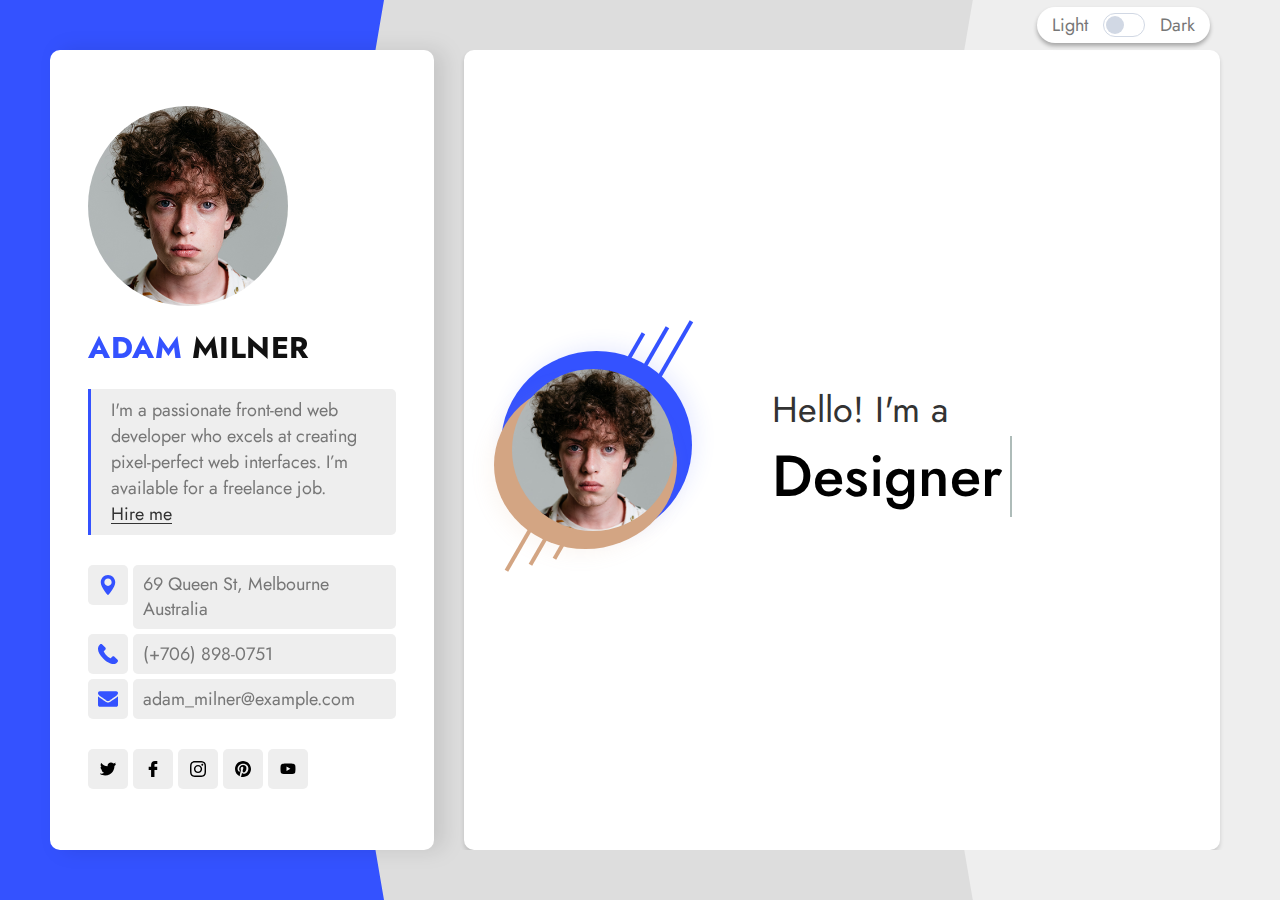
==== index-light.html @ 763cd888 "Push init" ====
<!DOCTYPE html>
<!--[if lt IE 7 ]><html class="ie ie6" lang="en"> <![endif]-->
<!--[if IE 7 ]><html class="ie ie7" lang="en"> <![endif]-->
<!--[if IE 8 ]><html class="ie ie8" lang="en"> <![endif]-->
<!--[if (gte IE 9)|!(IE)]><!--><html lang="en"> <!--<![endif]-->
  

<!-- Mirrored from frenify.net/envato/frenify/html/deeebo/2/index-light.html by HTTrack Website Copier/3.x [XR&CO'2014], Thu, 22 Dec 2022 08:02:13 GMT -->
<head>

<meta http-equiv="Content-Type" content="text/html; charset=utf-8" />

<meta name="description" content="Deebo">
<meta name="author" content="Frenify">

<meta name="viewport" content="width=device-width, initial-scale=1, maximum-scale=1">

<title>Deebo</title>

<!-- Google Fonts -->
<link rel="preconnect" href="https://fonts.googleapis.com/" />
<link rel="preconnect" href="https://fonts.gstatic.com/" crossorigin />
<link href="https://fonts.googleapis.com/css2?family=Jost:ital,wght@0,100;0,200;0,300;0,400;0,500;0,600;0,700;0,800;0,900;1,100;1,200;1,300;1,400;1,500;1,600;1,700;1,800;1,900&amp;display=swap" rel="stylesheet" />
<!-- /Google Fonts -->

<!-- Styles -->
<link type="text/css" rel="stylesheet" href="css/base7dd3.css?ver=4" />
<link type="text/css" rel="stylesheet" href="css/magnific7dd3.css?ver=4" />
<link type="text/css" rel="stylesheet" href="css/animated-headlines7dd3.css?ver=4" />
<link type="text/css" rel="stylesheet" href="css/style7dd3.css?ver=4" />
<!--[if lt IE 9]> <script type="text/javascript" src="js/modernizr.custom.js"></script> <![endif]-->
<!-- /Styles -->

</head>

<body class="light">

<div class="deebo_fn_main">
	
	<!-- Light/Dark Switcher -->
	<div class="deebo_fn_switcher_wrap">
		<label>
			<span class="light">Light</span>
				<span class="checkbox_wrap">
					<input type="checkbox" id="skin_switcher">
					<span class="slider round"></span>
				</span>
			<span class="dark">Dark</span>
		</label>
	</div>
	<!-- /Light/Dark Switcher -->
	
	<!-- Overlay -->
	<div class="right_bar_overlay"></div>
	<!--/ Overlay -->

	<!-- MODALBOX -->
	<div class="deebo_fn_modalbox">
		<a class="extra_closer" href="#"></a>
		<div class="box_inner">
			<a class="closer" href="#"><span></span></a>
			<div class="modal_content">

				<div class="modal_in">
					<!-- Content comes from JS -->
				</div>

				<div class="fn__nav" data-from="" data-index="">
					<a href="#" class="prev">
						<span class="text">Prev</span>
						<span class="arrow_wrapper"><span class="arrow"></span></span>
					</a>
					<a href="#" class="next">
						<span class="text">Next</span>
						<span class="arrow_wrapper"><span class="arrow"></span></span>
					</a>
				</div>
			</div>
		</div>
	</div>
	<!-- /MODALBOX --> 

	<!-- Overlay -->
	<div class="right_bar_overlay"></div>
	<!--/ Overlay -->

	<!-- MODALBOX -->
	<div class="deebo_fn_modalbox">
		<a class="extra_closer" href="#"></a>
		<div class="box_inner">
			<a class="closer" href="#"><span></span></a>
			<div class="modal_content">

				<div class="modal_in">
					<!-- Content comes from JS -->
				</div>

				<div class="fn__nav" data-from="" data-index="">
					<a href="#" class="prev">
						<span class="text">Prev</span>
						<span class="arrow_wrapper"><span class="arrow"></span></span>
					</a>
					<a href="#" class="next">
						<span class="text">Next</span>
						<span class="arrow_wrapper"><span class="arrow"></span></span>
					</a>
				</div>
			</div>
		</div>
	</div>
	<!-- /MODALBOX --> 

	<!-- Modal CV Card -->
	<div class="deebo_fn_cv">

		<!-- CV Inner -->
		<div class="deebo_fn__cv">

			<!-- CV Background -->
			<div class="cv__bg"></div>
			<div class="cv__bg2"></div>
			<!-- /CV Background -->

			<!-- CV Left Side -->
			<div class="cv__header">
				<div class="in">
					<div class="avatar">
						<img src="img/header/1.jpg" alt="">
					</div>
					<h3><span>Adam</span> Milner</h3>
					<p class="quote">I'm a passionate front-end web developer who excels at creating pixel-perfect web interfaces. I’m available for a freelance job. <a href="#contact" class="anchor">Hire me</a></p>
					<ul class="contact_info">
						<li>
							<span class="icon"><img src="svg/location.svg" alt="" class="fn__svg"></span>
							<p>69 Queen St, Melbourne Australia</p>
						</li>
						<li>
							<span class="icon"><img src="svg/call.svg" alt="" class="fn__svg"></span>
							<p>(+706) 898-0751</p>
						</li>
						<li>
							<span class="icon"><img src="svg/message.svg" alt="" class="fn__svg"></span>
							<p>adam_milner@example.com</p>
						</li>
					</ul>
					<ul class="social">
						<li>
							<a href="#" target="_blank" title="twitter.com">
								<img class="fn__svg" src="svg/twitter.svg" alt="twitter.com" />
							</a>
						</li>
						<li>
							<a href="#" target="_blank" title="facebook.com">
								<img class="fn__svg" src="svg/facebook-logo.svg" alt="facebook.com" />
							</a>
						</li>
						<li>
							<a href="#" target="_blank" title="instagram.com">
								<img class="fn__svg" src="svg/instagram.svg" alt="instagram.com" />
							</a>
						</li>
						<li>
							<a href="#" target="_blank" title="printerest.com">
								<img class="fn__svg" src="svg/pinterest.svg" alt="printerest.com" />
							</a>
						</li>
						<li>
							<a href="#" target="_blank" title="youtube.com">
								<img class="fn__svg" src="svg/youtube.svg" alt="youtube.com" />
							</a>
						</li>
					</ul>
				</div>
			</div>
			<!-- /CV Left Side -->

			<!-- /CV Content Side -->
			<div class="cv__content">
				
				<section id="hero-header" class="section_header">
					<div class="content">
						<div class="left_hero_header">
							<div class="circle">
								<div class="bg_img" data-bg-img="img/header/1.jpg"></div>
								<img src="img/thumb/square.jpg" alt="" />
								<div class="circle_holder_blue"><span></span></div>
								<div class="circle_holder_orange"><span></span></div>
								<div class="lines">
									<span></span>
									<span></span>
									<span></span>
								</div>
							</div>
						</div>
						<div class="right_hero_header">
							<div class="my_self">
								<h4>Hello! I'm a</h4>
								<h2>
									<!-- It is animation title. You can change animation variation by changing extra class to one of next classes: zoom, rotate-1, letters type, letters rotate-2, loading-bar, slide, clip, letters rotate-3, letters scale, push. cd-headline class can not be removed.  -->
									<span class="cd-headline clip">
										<span class="cd-words-wrapper">
										  <b class="is-visible">Designer</b>
										  <b>Developer</b>
										  <b>Freelancer</b>
										</span>
									</span>
								</h2>
							</div>
						</div>
					</div>
				</section>


				<!-- CV: Biography Section -->
				<section id="cv_biography">
					<div class="section_title">
						<h3>Biography</h3>
					</div>
					<p>I'm a Freelancer Front-end Developer with over 12 years of experience. I'm from San Francisco. I code and create web elements for amazing people around the world. I like work with new people. New people are new experiences.</p>
					<div class="fn_cs_info_items">
						<ul>
							<li><p>Name: <span>Adam Milner</span></p></li>
							<li><p>Birthday: <span>June 14, 1992</span></p></li>
							<li><p>Languages: <span>English, Italian, Arabic</span></p></li>
							<li><p>Age: <span>29 Years</span></p></li>
							<li><p>Nationality: <span>American</span></p></li>
							<li><p>Adress: <span>London, UK</span></p></li>
							<li><p>Telegram: <span>Available</span></p></li>
							<li><p>Phone: <span><a href="tel:+17785355344">(+1) 7785 355 344</a></span></p></li>
							<li><p>Skype: <span>Adam.M</span></p></li>
							<li><p>Email: <span><a href="mailto:flabteam@gmail.com">flabteam@gmail.com</a></span></p></li>
						</ul>
					</div>
				</section>
				<!-- /CV: Biography Section -->


				<!-- CV: Education Section -->
				<section id="cv_education">
					<div class="section_title">
						<h3>Education</h3>
					</div>
					<div class="fn_cs_boxed_list">
						<ul>
							<li>
								<div class="item">
									<div class="item_top">
										<h5>Frenify University</h5>
										<span>( 2014 — 2017 )</span>
									</div>
									<h3>Computer Science</h3>
									<p>Adipisicing Lorem ipsum dolor sit amet, consectetur elit, sed do eiusmod tempor incididunt ut labore et dolore magna aliqua. </p>
								</div>
							</li>
							<li>
								<div class="item">
									<div class="item_top">
										<h5>Edu University</h5>
										<span>( 2011 — 2014 )</span>
									</div>
									<h3>Master Degree</h3>
									<p>Adipisicing Lorem ipsum dolor sit amet, consectetur elit, sed do eiusmod tempor incididunt ut labore et dolore magna aliqua. </p>
								</div>
							</li>
							<li>
								<div class="item">
									<div class="item_top">
										<h5>Clolumbia College</h5>
										<span>( 2007 — 2011 )</span>
									</div>
									<h3>Bachelor Degree</h3>
									<p>Adipisicing Lorem ipsum dolor sit amet, consectetur elit, sed do eiusmod tempor incididunt ut labore et dolore magna aliqua. </p>
								</div>
							</li>
						</ul>
					</div>
				</section>
				<!-- /CV: Education Section -->


				<!-- CV: Experience Section -->
				<section id="cv_experience">
					<div class="section_title">
						<h3>Experience</h3>
					</div>
					<div class="fn_cs_boxed_list">
						<ul>
							<li>
								<div class="item">
									<div class="item_top">
										<h5>Frenify  LLC</h5>
										<span>( 2018 — Today )</span>
									</div>
									<h3>Sr. Front-end Engineer</h3>
									<p>Adipisicing Lorem ipsum dolor sit amet, consectetur elit, sed do eiusmod tempor incididunt ut labore et dolore magna aliqua. </p>
								</div>
							</li>
							<li>
								<div class="item">
									<div class="item_top">
										<h5>Google  LLC</h5>
										<span>( 2016 — 2018 )</span>
									</div>
									<h3>Front-end Developer</h3>
									<p>Adipisicing Lorem ipsum dolor sit amet, consectetur elit, sed do eiusmod tempor incididunt ut labore et dolore magna aliqua. </p>
								</div>
							</li>
							<li>
								<div class="item">
									<div class="item_top">
										<h5>Twitter  LLC</h5>
										<span>( 2016 — 2011 )</span>
									</div>
									<h3>Graphic Designer</h3>
									<p>Adipisicing Lorem ipsum dolor sit amet, consectetur elit, sed do eiusmod tempor incididunt ut labore et dolore magna aliqua. </p>
								</div>
							</li>
						</ul>
					</div>
				</section>
				<!-- /CV: Experience Section -->


				<!-- CV: Skills Section -->
				<section id="cv_skills">
					<div class="section_title">
						<h3>Professionality</h3>
					</div>
					<div class="fn_cs_progress_bar">
						<div class="progress_item" data-value="90">
							<div class="item_in">
								<h3 class="progress_title">Adobe Photoshop</h3>
								<span class="progress_percent"></span>
								<div class="progress_bg"></div>
							</div>
						</div>

						<div class="progress_item" data-value="95">
							<div class="item_in">
								<h3 class="progress_title">HTML5 &amp; CSS3</h3>
								<span class="progress_percent"></span>
								<div class="progress_bg"></div>
							</div>
						</div>

						<div class="progress_item" data-value="80">
							<div class="item_in">
								<h3 class="progress_title">WordPress</h3>
								<span class="progress_percent"></span>
								<div class="progress_bg"></div>
							</div>
						</div>

						<div class="progress_item" data-value="85">
							<div class="item_in">
								<h3 class="progress_title">Adobe Illustrator</h3>
								<span class="progress_percent"></span>
								<div class="progress_bg"></div>
							</div>
						</div>

					</div>
				</section>
				<!-- /CV: Skills Section -->


				<!-- CV: Services Section -->
				<section id="cv_services">
					<div class="section_title">
						<h3>Services</h3>
					</div>
					<p>I help ambitious businesses like yours generate more profits by building awareness, driving web traffic, connecting with customers and growing overall sales.</p>
					<div class="fn_cs_service_list">
						<ul>
							<li>
								<div class="item">
									<div class="item_left">
										<h3>Websites &amp; platforms</h3>
										<p>I build brands through cultural insights &amp; strategic vision. Custom crafted business solutions.</p>
									</div>
									<div class="item_right">
										<p>Starts from</p>
										<h3>$500</h3>
									</div>
								</div>
							</li>
							<li>
								<div class="item">
									<div class="item_left">
										<h3>Mobile applications</h3>
										<p>Custom marketing solutions. Get your business on the next level. We provide worldwide marketing.</p>
									</div>
									<div class="item_right">
										<p>Starts from</p>
										<h3>$450</h3>
									</div>
								</div>
							</li>
							<li>
								<div class="item">
									<div class="item_left">
										<h3>Strategy &amp; branding</h3>
										<p>Design direction for business. Get your business on the next level. We help to create great experiences.</p>
									</div>
									<div class="item_right">
										<p>Starts from</p>
										<h3>$500</h3>
									</div>
								</div>
							</li>
							<li>
								<div class="item">
									<div class="item_left">
										<h3>Design conspect</h3>
										<p>Design direction for business. Get your business on the next level. We help to create great experiences.</p>
									</div>
									<div class="item_right">
										<p>Starts from</p>
										<h3>$450</h3>
									</div>
								</div>
							</li>
						</ul>
					</div>
				</section>
				<!-- /CV: Services Section -->
				
				
				<!-- CV: Portfolio Section-->
				<section id="cv_portfolio">
					<div class="section_title">
						<h3>Portfolio</h3>
					</div>
					
					<!-- Portfolio Shortcode -->
					<div class="fn_cs_portfolio">
					
						<!-- Portfolio Filter -->
						<div class="portfolio_filter">
							<ul>
								<li><a href="#" class="current" data-filter="*">All</a></li>
								<li><a href="#" data-filter=".youtube">Youtube</a></li>
								<li><a href="#" data-filter=".vimeo">Vimeo</a></li>
								<li><a href="#" data-filter=".soundcloud">Soundcloud</a></li>
								<li><a href="#" data-filter=".popup">Popup</a></li>
							</ul>
						</div>
						<!-- /Portfolio Filter -->
						
						
						<!-- Portfolio List -->
						<div class="portfolio_list">
							<ul class="gallery_zoom grid">
								<li class="youtube grid-item">
									<div class="inner">
										<div class="entry">
											<a class="popup-youtube" href="https://www.youtube.com/watch?v=7e90gBu4pas">
												<img src="img/thumb/42-56.jpg" alt="" />
												<div class="main" data-bg-img="img/portfolio/1.jpg"></div>
												<div class="mobile_title">
													<h3>Mockup Shape</h3>
													<span>Youtube</span>
												</div>
											</a>
										</div>
									</div>
								</li>
								<li class="vimeo grid-item">
									<div class="inner">
										<div class="entry">
											<a class="popup-vimeo" href="https://vimeo.com/337293658">
												<img src="img/thumb/42-34.jpg" alt="" />
												<div class="main" data-bg-img="img/portfolio/2.jpg"></div>
												<div class="mobile_title">
													<h3>Ave Bottle</h3>
													<span>Vimeo</span>
												</div>
											</a>
										</div>
									</div>
								</li>
								<li class="soundcloud grid-item">
									<div class="inner">
										<div class="entry">
											<a class="soundcloude_link mfp-iframe audio" href="https://w.soundcloud.com/player/?url=https%3A//api.soundcloud.com/tracks/471954807&amp;color=%23ff5500&amp;auto_play=true&amp;hide_related=false&amp;show_comments=true&amp;show_user=true&amp;show_reposts=false&amp;show_teaser=true&amp;visual=true">
												<img src="img/thumb/42-56.jpg" alt="" />
												<div class="main" data-bg-img="img/portfolio/3.jpg"></div>
												<div class="mobile_title">
													<h3>Magic Art</h3>
													<span>Soundcloud</span>
												</div>
											</a>
										</div>
									</div>
								</li>
								<li class="popup grid-item">
									<div class="inner">
										<div class="entry">
											<a class="zoom" href="img/portfolio/5.jpg">
												<img src="img/thumb/42-56.jpg" alt="" />
												<div class="main" data-bg-img="img/portfolio/5.jpg"></div>
												<div class="mobile_title">
													<h3>Blue Lemon</h3>
													<span>Popup</span>
												</div>
											</a>
										</div>
									</div>
								</li>
								<li class="popup grid-item">
									<div class="inner">
										<div class="entry">
											<a class="zoom" href="img/portfolio/4.jpg">
												<img src="img/thumb/42-34.jpg" alt="" />
												<div class="main" data-bg-img="img/portfolio/4.jpg"></div>
												<div class="mobile_title">
													<h3>Art Stone</h3>
													<span>Popup</span>
												</div>
											</a>
										</div>
									</div>
								</li>
								<li class="popup grid-item">
									<div class="inner">
										<div class="entry">
											<a class="zoom" href="img/portfolio/6.jpg">
												<img src="img/thumb/42-34.jpg" alt="" />
												<div class="main" data-bg-img="img/portfolio/6.jpg"></div>
												<div class="mobile_title">
													<h3>Global Evolution</h3>
													<span>Popup</span>
												</div>
											</a>
										</div>
									</div>
								</li>
							</ul>
						</div>
						<!-- /Portfolio List -->
						
					</div>
					<!-- /Portfolio Shortcode -->
					
				</section>
				<!-- /CV: Portfolio Section-->

				<!-- CV: Testimonials -->
				<section id="cv_testimonials">
					<div class="section_title">
						<h3>References</h3>
					</div>
					<p>A testimonial is effectively a review or recommendation from a client, letting other people know how your products or services benefitted them. We respect each client and help everyone with all our might.</p>

					<div class="fn_cs_testimonials">
						<ul>
							<li>
								<div class="item">
									<div class="item_left">
										<p>One of the best. It works quite well for software development also. The design and ease of installation and customizing is exceptional. Many plaudits to the developers!</p>
									</div>
									<div class="item_right">
										<div class="t_ava">
											<div class="ava_in" data-bg-img="img/testimonials/1.jpg"></div>
										</div>
										<div class="t_name">
											<p>OldPhot</p>
										</div>
										<div class="t_rating" data-stars="5">
											<div class="rating_in">
												<div class="rating_active"><img src="svg/five-stars.svg" alt="" class="fn__svg"></div>
												<div class="rating_regular"><img src="svg/five-stars.svg" alt="" class="fn__svg"></div>
											</div>
										</div>
									</div>
								</div>
							</li>
							<li>
								<div class="item">
									<div class="item_left">
										<p>Very good design and code quality. The costumer support is excellent. They respond within minutes and solve problems on the fly. I sincerely recommend!</p>
									</div>
									<div class="item_right">
										<div class="t_ava">
											<div class="ava_in" data-bg-img="img/testimonials/2.jpg"></div>
										</div>
										<div class="t_name">
											<p>Wuoh</p>
										</div>
										<div class="t_rating" data-stars="5">
											<div class="rating_in">
												<div class="rating_active"><img src="svg/five-stars.svg" alt="" class="fn__svg"></div>
												<div class="rating_regular"><img src="svg/five-stars.svg" alt="" class="fn__svg"></div>
											</div>
										</div>
									</div>
								</div>
							</li>
							<li>
								<div class="item">
									<div class="item_left">
										<p>I Like the whole Theme, the design, customizability, features, etc. The support has been absolutely fantastic and friendly, helping me to solve any issue I was having.</p>
									</div>
									<div class="item_right">
										<div class="t_ava">
											<div class="ava_in" data-bg-img="img/testimonials/3.jpg"></div>
										</div>
										<div class="t_name">
											<p>Bartolo</p>
										</div>
										<div class="t_rating" data-stars="5">
											<div class="rating_in">
												<div class="rating_active"><img src="svg/five-stars.svg" alt="" class="fn__svg"></div>
												<div class="rating_regular"><img src="svg/five-stars.svg" alt="" class="fn__svg"></div>
											</div>
										</div>
									</div>
								</div>
							</li>
							<li>
								<div class="item">
									<div class="item_left">
										<p>The best theme in the world ;) Really love it. Support is amazing, and they always help me with my problems. To be honest - I have earlier other theme, but this is so good, that why I choose it</p>
									</div>
									<div class="item_right">
										<div class="t_ava">
											<div class="ava_in" data-bg-img="img/testimonials/4.jpg"></div>
										</div>
										<div class="t_name">
											<p>Przemeknorek</p>
										</div>
										<div class="t_rating" data-stars="5">
											<div class="rating_in">
												<div class="rating_active"><img src="svg/five-stars.svg" alt="" class="fn__svg"></div>
												<div class="rating_regular"><img src="svg/five-stars.svg" alt="" class="fn__svg"></div>
											</div>
										</div>
									</div>
								</div>
							</li>
						</ul>
					</div>


				</section>
				<!-- /CV: Testimonials -->
				
				
				<!-- CV: Clients Section -->
				<section id="clients" class="section_clients">
					<div class="section_title">
						<h3>Clients</h3>
					</div>
					<div class="clients_wrapper">
						<ul>
							<li>
								<a href="#">
									<img src="img/clients/light/1.png" alt="colorlib" />
								</a>
							</li>
							<li>
								<a href="#">
									<img src="img/clients/light/2.png" alt="envato" />
								</a>
							</li>
							<li>
								<a href="#">
									<img src="img/clients/light/3.png" alt="pingdom" />
								</a>
							</li>
							<li>
								<a href="#">
									<img src="img/clients/light/4.png" alt="magento" />
								</a>
							</li>
							<li>
								<a href="#">
									<img src="img/clients/light/5.png" alt="woocommerce" />
								</a>
							</li>
							<li>
								<a href="#">
									<img src="img/clients/light/6.png" alt="larevel" />
								</a>
							</li>
							<li>
								<a href="#">
									<img src="img/clients/light/7.png" alt="angular" />
								</a>
							</li>
							<li>
								<a href="#">
									<img src="img/clients/light/8.png" alt="google" /> 
								</a>
							</li>
						</ul>
					</div>
				</section>
				<!-- /CV: Clients Section -->
				
				
				<!-- CV: News Section -->
				<section id="tips" class="section_tips">
					<div class="section_title">
						<h3>Latest Articles</h3>
					</div>

					<div class="tips_content">
						<ul class="modal_items" data-from="blog" data-count="5">
							<li>
								<div class="item modal_item" data-index="1">
									<div class="item_left">
										<p>November 18, 2021</p>
										<h5><a href="#">Emotional Slider Animation in After Effects</a></h5>
										<a href="#" class="read_more">Read More</a>
										<div class="fn__hidden">
											<p class="fn__cat">November 18, 2021</p>
											<h3 class="fn__title">Emotional Slider Animation in After Effects</h3>
											<div class="img_holder">
												<img src="img/thumb/square.jpg" alt="">
												<div class="abs_img" data-bg-img="img/blog/1.jpg"></div>
											</div>
											<p class="fn__desc">Sed ornare tellus a odio bibendum, at tristique sapien malesuada. Proin sagittis maximus accumsan. Class aptent taciti sociosqu ad litora torquent per conubia nostra, per inceptos himenaeos. Lorem ipsum dolor sit amet, consectetur adipiscing elit. Quisque gravida quam sit amet elit varius tempor. Pellentesque purus eros, blandit eu mollis vel, commodo eget orci.</p>
											<p class="fn__desc">Quisque dui metus, eleifend at enim ac, imperdiet sagittis dolor. Vestibulum ipsum quam, feugiat non velit sit amet, pulvinar varius nisl. Mauris tristique, ipsum sit amet lacinia congue, mauris magna tempus nibh, in mollis eros enim a tortor. Morbi enim arcu, tristique vitae mi nec, hendrerit pharetra metus. Phasellus id feugiat purus. In vel elit eu lacus ultrices feugiat. Etiam at aliquet mi. Nunc sit amet libero sit amet lectus pellentesque sagittis. Curabitur blandit ante quis erat dapibus viverra.</p>
											<p class="fn__desc">Sed porttitor augue erat, vitae convallis odio viverra id. In nec finibus elit. Nullam ac sodales nunc, vel sagittis elit. Ut condimentum ex ipsum, eu ornare odio aliquam eu. Ut iaculis eros quam, eu bibendum tellus convallis quis. Donec sapien risus, consequat ut magna nec, interdum porta nisl. Vivamus pulvinar hendrerit finibus.</p>
										</div>
									</div>
									<div class="item_right">
										<div class="abs_img" data-bg-img="img/blog/1.jpg"></div>
									</div>
								</div>
							</li>
							<li>
								<div class="item modal_item" data-index="2">
									<div class="item_left">
										<p>September 15, 2021</p>
										<h5><a href="#">Principle Tutorial &amp; Onboarding Flow Animation</a></h5>
										<a href="#" class="read_more">Read More</a>
										<div class="fn__hidden">
											<p class="fn__cat">September 15, 2021</p>
											<h3 class="fn__title">Principle Tutorial &amp; Onboarding Flow Animation</h3>
											<div class="img_holder">
												<img src="img/thumb/square.jpg" alt="">
												<div class="abs_img" data-bg-img="img/blog/2.jpg"></div>
											</div>
											<p class="fn__desc">Sed ornare tellus a odio bibendum, at tristique sapien malesuada. Proin sagittis maximus accumsan. Class aptent taciti sociosqu ad litora torquent per conubia nostra, per inceptos himenaeos. Lorem ipsum dolor sit amet, consectetur adipiscing elit. Quisque gravida quam sit amet elit varius tempor. Pellentesque purus eros, blandit eu mollis vel, commodo eget orci.</p>
											<p class="fn__desc">Quisque dui metus, eleifend at enim ac, imperdiet sagittis dolor. Vestibulum ipsum quam, feugiat non velit sit amet, pulvinar varius nisl. Mauris tristique, ipsum sit amet lacinia congue, mauris magna tempus nibh, in mollis eros enim a tortor. Morbi enim arcu, tristique vitae mi nec, hendrerit pharetra metus. Phasellus id feugiat purus. In vel elit eu lacus ultrices feugiat. Etiam at aliquet mi. Nunc sit amet libero sit amet lectus pellentesque sagittis. Curabitur blandit ante quis erat dapibus viverra.</p>
											<p class="fn__desc">Sed porttitor augue erat, vitae convallis odio viverra id. In nec finibus elit. Nullam ac sodales nunc, vel sagittis elit. Ut condimentum ex ipsum, eu ornare odio aliquam eu. Ut iaculis eros quam, eu bibendum tellus convallis quis. Donec sapien risus, consequat ut magna nec, interdum porta nisl. Vivamus pulvinar hendrerit finibus.</p>
										</div>
									</div>
									<div class="item_right">
										<div class="abs_img" data-bg-img="img/blog/2.jpg"></div>
									</div>
								</div>
							</li>
							<li>
								<div class="item modal_item" data-index="3">
									<div class="item_left">
										<p>September 03, 2021</p>
										<h5><a href="#">Ordering Ballooon Bouquets UI Design and Animation</a></h5>
										<a href="#" class="read_more">Read More</a>
										<div class="fn__hidden">
											<p class="fn__cat">September 03, 2021</p>
											<h3 class="fn__title">Ordering Ballooon Bouquets UI Design and Animation</h3>
											<div class="img_holder">
												<img src="img/thumb/square.jpg" alt="">
												<div class="abs_img" data-bg-img="img/blog/3.jpg"></div>
											</div>
											<p class="fn__desc">Sed ornare tellus a odio bibendum, at tristique sapien malesuada. Proin sagittis maximus accumsan. Class aptent taciti sociosqu ad litora torquent per conubia nostra, per inceptos himenaeos. Lorem ipsum dolor sit amet, consectetur adipiscing elit. Quisque gravida quam sit amet elit varius tempor. Pellentesque purus eros, blandit eu mollis vel, commodo eget orci.</p>
											<p class="fn__desc">Quisque dui metus, eleifend at enim ac, imperdiet sagittis dolor. Vestibulum ipsum quam, feugiat non velit sit amet, pulvinar varius nisl. Mauris tristique, ipsum sit amet lacinia congue, mauris magna tempus nibh, in mollis eros enim a tortor. Morbi enim arcu, tristique vitae mi nec, hendrerit pharetra metus. Phasellus id feugiat purus. In vel elit eu lacus ultrices feugiat. Etiam at aliquet mi. Nunc sit amet libero sit amet lectus pellentesque sagittis. Curabitur blandit ante quis erat dapibus viverra.</p>
											<p class="fn__desc">Sed porttitor augue erat, vitae convallis odio viverra id. In nec finibus elit. Nullam ac sodales nunc, vel sagittis elit. Ut condimentum ex ipsum, eu ornare odio aliquam eu. Ut iaculis eros quam, eu bibendum tellus convallis quis. Donec sapien risus, consequat ut magna nec, interdum porta nisl. Vivamus pulvinar hendrerit finibus.</p>
										</div>
									</div>
									<div class="item_right">
										<div class="abs_img" data-bg-img="img/blog/3.jpg"></div>
									</div>
								</div>
							</li>
							<li class="be_animated">
								<div class="item modal_item" data-index="4">
									<div class="item_left">
										<p>August 20, 2021</p>
										<h5><a href="#">How to Prepare Your Design Portfolio</a></h5>
										<a href="#" class="read_more">Read More</a>
										<div class="fn__hidden">
											<p class="fn__cat">August 20, 2021</p>
											<h3 class="fn__title">How to Prepare Your Design Portfolio</h3>
											<div class="img_holder">
												<img src="img/thumb/square.jpg" alt="">
												<div class="abs_img" data-bg-img="img/blog/4.jpg"></div>
											</div>
											<p class="fn__desc">Sed ornare tellus a odio bibendum, at tristique sapien malesuada. Proin sagittis maximus accumsan. Class aptent taciti sociosqu ad litora torquent per conubia nostra, per inceptos himenaeos. Lorem ipsum dolor sit amet, consectetur adipiscing elit. Quisque gravida quam sit amet elit varius tempor. Pellentesque purus eros, blandit eu mollis vel, commodo eget orci.</p>
											<p class="fn__desc">Quisque dui metus, eleifend at enim ac, imperdiet sagittis dolor. Vestibulum ipsum quam, feugiat non velit sit amet, pulvinar varius nisl. Mauris tristique, ipsum sit amet lacinia congue, mauris magna tempus nibh, in mollis eros enim a tortor. Morbi enim arcu, tristique vitae mi nec, hendrerit pharetra metus. Phasellus id feugiat purus. In vel elit eu lacus ultrices feugiat. Etiam at aliquet mi. Nunc sit amet libero sit amet lectus pellentesque sagittis. Curabitur blandit ante quis erat dapibus viverra.</p>
											<p class="fn__desc">Sed porttitor augue erat, vitae convallis odio viverra id. In nec finibus elit. Nullam ac sodales nunc, vel sagittis elit. Ut condimentum ex ipsum, eu ornare odio aliquam eu. Ut iaculis eros quam, eu bibendum tellus convallis quis. Donec sapien risus, consequat ut magna nec, interdum porta nisl. Vivamus pulvinar hendrerit finibus.</p>
										</div>
									</div>
									<div class="item_right">
										<div class="abs_img" data-bg-img="img/blog/4.jpg"></div>
									</div>
								</div>
							</li>
							<li class="be_animated">
								<div class="item modal_item" data-index="5">
									<div class="item_left">
										<p>July 11, 2021</p>
										<h5><a href="#">Lottie Animation &amp; After Effects Tutorial</a></h5>
										<a href="#" class="read_more">Read More</a>
										<div class="fn__hidden">
											<p class="fn__cat">July 11, 2021</p>
											<h3 class="fn__title">Lottie Animation &amp; After Effects Tutorial</h3>
											<div class="img_holder">
												<img src="img/thumb/square.jpg" alt="">
												<div class="abs_img" data-bg-img="img/blog/5.jpg"></div>
											</div>
											<p class="fn__desc">Sed ornare tellus a odio bibendum, at tristique sapien malesuada. Proin sagittis maximus accumsan. Class aptent taciti sociosqu ad litora torquent per conubia nostra, per inceptos himenaeos. Lorem ipsum dolor sit amet, consectetur adipiscing elit. Quisque gravida quam sit amet elit varius tempor. Pellentesque purus eros, blandit eu mollis vel, commodo eget orci.</p>
											<p class="fn__desc">Quisque dui metus, eleifend at enim ac, imperdiet sagittis dolor. Vestibulum ipsum quam, feugiat non velit sit amet, pulvinar varius nisl. Mauris tristique, ipsum sit amet lacinia congue, mauris magna tempus nibh, in mollis eros enim a tortor. Morbi enim arcu, tristique vitae mi nec, hendrerit pharetra metus. Phasellus id feugiat purus. In vel elit eu lacus ultrices feugiat. Etiam at aliquet mi. Nunc sit amet libero sit amet lectus pellentesque sagittis. Curabitur blandit ante quis erat dapibus viverra.</p>
											<p class="fn__desc">Sed porttitor augue erat, vitae convallis odio viverra id. In nec finibus elit. Nullam ac sodales nunc, vel sagittis elit. Ut condimentum ex ipsum, eu ornare odio aliquam eu. Ut iaculis eros quam, eu bibendum tellus convallis quis. Donec sapien risus, consequat ut magna nec, interdum porta nisl. Vivamus pulvinar hendrerit finibus.</p>
										</div>
									</div>
									<div class="item_right">
										<div class="abs_img" data-bg-img="img/blog/5.jpg"></div>
									</div>
								</div>
							</li>
						</ul>
					</div>
					<div class="load_more">
						<a href="#" data-done="Done" data-no="No more articles found">
							<span class="text">Load More Articles</span>
							<span class="fn__pulse">
								<span></span>
								<span></span>
								<span></span>
							</span>
						</a>
					</div>
				</section>
				<!-- /CV: News Section -->
				
				
				<!-- CV: Contact Section -->
				<section id="contact" class="section_contact">
					<div class="section_title">
						<h3>Contact Me</h3>
					</div>
					<form class="contact_form" action="https://frenify.net/" method="post" autocomplete="off" data-email="frenifyteam@gmail.com">

						<!--
							Don't remove below code in avoid to work contact form properly.
							You can chance dat-success value with your one. It will be used when user will try to contact via contact form and will get success message.
						-->
						<div class="success" data-success="Your message has been received, we will contact you soon."></div>
						<div class="empty_notice"><span>Please Fill Required Fields!</span></div>
						<!-- -->

						<div class="items_wrap">
							<div class="items">
								<div class="item half">
									<div class="input_wrapper">
										<input id="name" type="text" placeholder="Name *" />
									</div>
								</div>
								<div class="item half">
									<div class="input_wrapper">
										<input id="email" type="email" placeholder="Email *" />
									</div>
								</div>
								<div class="item">
									<div class="input_wrapper">
										<input id="phone" type="text" placeholder="Phone" />
									</div>
								</div>
								<div class="item">
									<div class="input_wrapper">
										<textarea id="message" placeholder="Message"></textarea>
									</div>
								</div>
								<div class="item">
									<a id="send_message" href="#">Send Message</a>
								</div>
							</div>
						</div>
					</form>
				</section>
				<!-- CV: Contact Section -->


			</div>
			<!-- /CV Content Side -->

		</div>
		<!-- CV Inner -->
	</div>
	<!-- /Modal CV Card -->

	

</div>

<!-- Scripts -->
<script type="text/javascript" src="js/jquery7dd3.js?ver=4"></script>
<script type="text/javascript" src="js/isotope.js"></script>
<script type="text/javascript" src="js/magnific.js"></script>
<script type="text/javascript" src="js/animated-headlines7dd3.js?ver=4"></script>
<script type="text/javascript" src="js/waypoints7dd3.js?ver=4"></script>
<!--[if lt IE 10]> <script type="text/javascript" src="js/ie8.js"></script> <![endif]-->
<script type="text/javascript" src="js/init7dd3.js?ver=4"></script>
<!-- /Scripts -->

</body>

<!-- Mirrored from frenify.net/envato/frenify/html/deeebo/2/index-light.html by HTTrack Website Copier/3.x [XR&CO'2014], Thu, 22 Dec 2022 08:02:29 GMT -->
</html>
---- css/base7dd3.css ----
/*
This file is made by Frenify
This css file includes all base styles and template's main color (in this tempalte main color is pink(#f00a77)). 
Template's main color styles located at the bottom of this file.
*/
html,body,div,span,applet,object,iframe,h1,h2,h3,h4,h5,h6,p,blockquote,pre,a,abbr,acronym,address,big,cite,code,del,dfn,em,font,ins,kbd,q,s,samp,small,strike,strong,sub,sup,tt,var,b,u,i,center,dl,dt,dd,ol,ul,li,fieldset,form,label,legend,table,caption,tbody,tfoot,thead,tr,th,td
	{
	background: transparent;
	border: 0;
	margin: 0;
	padding: 0;
	vertical-align: baseline;
	outline: none;
}

article, aside, details, figcaption, figure, footer, header, hgroup, nav, section {
    display: block;
}

blockquote {
	quotes: none;
}

blockquote:before,blockquote:after {
	content: '';
	content: none;
}
ul, ol{
	margin:30px;
	list-style-type: none;
}
ul li, ol li{
	margin-bottom:5px;
}
img{
	vertical-align:middle;
	max-width:100%;
}
iframe{
	max-width:100%;
}
del {
	text-decoration: line-through;
}
a, i{
	-webkit-transition: all .3s ease;
	   -moz-transition: all .3s ease;
	    -ms-transition: all .3s ease;
	     -o-transition: all .3s ease;
	        transition: all .3s ease;
	border:none;
}
a:hover{text-decoration:none;}

h1, h2, h3, h4, h5, h6{
	font-weight:700;
	color:#0b0a0c;
	margin-bottom:20px;
}
h1 { font-size: 45px; }
h2 { font-size: 36px; }
h3 { font-size: 30px; }
h4 { font-size: 24px; }
h5 { font-size: 20px; }
h6 { font-size: 16px; }

table{
	width:100%;
	max-width:100%;
	text-align:left;
	border-collapse: collapse;
	border-spacing: 0px;
	margin-bottom:15px;
	color:#999;
	border:1px solid #eee;
}
table tr{
	border:1px solid #eee;
}
table th{
	vertical-align:top;
	color:#333;
	background:none;
	font-size:16px;
	font-weight:normal;
	padding:15px 10px;
	border:1px solid #eee;
}
table td{
	vertical-align:top;
	padding:10px;
	border:1px solid #eee;
}

code, pre {
	padding: 10px;
	padding-bottom: 0;
	border-left: 3px solid #6FBF71;
	border-bottom: 1px solid transparent;
	background: #f7f7f7;
	overflow-x:scroll;
}

pre{
	display: block;	
	word-break: break-all;
	word-wrap: break-word;
}
pre code { white-space: pre-wrap; }

p{
	letter-spacing:1px;
}


.space10{width:100%; float:left; clear:both; margin-bottom:10px;}
.space20{width:100%; float:left; clear:both; margin-bottom:20px;}
.space30{width:100%; float:left; clear:both; margin-bottom:30px;}
.space40{width:100%; float:left; clear:both; margin-bottom:40px;}
.space50{width:100%; float:left; clear:both; margin-bottom:50px;}
.space60{width:100%; float:left; clear:both; margin-bottom:60px;}
.space70{width:100%; float:left; clear:both; margin-bottom:70px;}
.space80{width:100%; float:left; clear:both; margin-bottom:80px;}
.space90{width:100%; float:left; clear:both; margin-bottom:90px;}
.space100{width:100%; float:left; clear:both; margin-bottom:100px;}
.space200{width:100%; float:left; clear:both; margin-bottom:200px;}
.space300{width:100%; float:left; clear:both; margin-bottom:300px;}
.space400{width:100%; float:left; clear:both; margin-bottom:400px;}
.space500{width:100%; float:left; clear:both; margin-bottom:500px;}
.space1000{width:100%; float:left; clear:both; margin-bottom:1000px;}


/*------------------------------------------------------------------*/ 
/*	x) FORM ELEMENTS
/*------------------------------------------------------------------*/
textarea{
	border-radius:0;
	font-size:13px;
	color:#333;
	resize:vertical;
	font-family:'Raleway', Arial, Helvetica, sans-serif;
	
	-webkit-box-sizing: border-box; /* Safari/Chrome, other WebKit */
	-moz-box-sizing: border-box;    /* Firefox, other Gecko */
	-ms-box-sizing: border-box;     /* IE 10 + */
	box-sizing: border-box;         /* Opera/IE 8+ */
	
	line-height:1.4;
	padding:10px!important;
	width:100%;
	border:1px solid #eee;
	
	-webkit-transition: all .3s ease;
	   -moz-transition: all .3s ease;
	    -ms-transition: all .3s ease;
	     -o-transition: all .3s ease;
	        transition: all .3s ease;
}
input[type="text"],
input[type="password"],
input[type="datetime"],
input[type="datetime-local"],
input[type="date"],
input[type="month"],
input[type="time"],
input[type="week"],
input[type="number"],
input[type="email"],
input[type="url"],
input[type="search"],
input[type="tel"],
input[type="color"],
.uneditable-input {
	border-radius:0;
	font-size:13px;
	min-width:220px;
	color:#333;
	letter-spacing:0.5px;
	
	-webkit-box-sizing: border-box; /* Safari/Chrome, other WebKit */
	-moz-box-sizing: border-box;    /* Firefox, other Gecko */
	-ms-box-sizing: border-box;     /* IE 10 + */
	box-sizing: border-box;         /* Opera/IE 8+ */
	
	font-family:'Raleway', Arial, Helvetica, sans-serif;
	
	line-height:1.6;
	padding:10px!important;
	height:44px;
	vertical-align:middle;
	border:1px solid #eee;
	
	-webkit-transition: all .3s ease;
	   -moz-transition: all .3s ease;
	    -ms-transition: all .3s ease;
	     -o-transition: all .3s ease;
	        transition: all .3s ease;
	
}

textarea:focus,
input[type="text"]:focus,
input[type="password"]:focus,
input[type="datetime"]:focus,
input[type="datetime-local"]:focus,
input[type="date"]:focus,
input[type="month"]:focus,
input[type="time"]:focus,
input[type="week"]:focus,
input[type="number"]:focus,
input[type="email"]:focus,
input[type="url"]:focus,
input[type="search"]:focus,
input[type="tel"]:focus,
input[type="color"]:focus,
.uneditable-input:focus {
	border-color:#ccc;
	background:#eee;
}


input[type="submit"]{
	padding: 13px 15px;
	height: 40px;
	line-height: 1;
	text-transform: uppercase;
	font-size: 13px;
	font-weight: 600;
	text-decoration: none;
	letter-spacing: 0.5px;
	border:none;
	cursor:pointer;
	color: #FFF;
	background:#777;
	
	-webkit-transition: all .3s ease;
	   -moz-transition: all .3s ease;
	    -ms-transition: all .3s ease;
	     -o-transition: all .3s ease;
	        transition: all .3s ease;
}
input[type="submit"]:hover{
	background:#444;
}
select{
	padding:8px;
	border:2px solid #eee;
}
input[type="button"]{
	cursor:pointer;
	-webkit-transition: all .3s ease;
	   -moz-transition: all .3s ease;
	    -ms-transition: all .3s ease;
	     -o-transition: all .3s ease;
	        transition: all .3s ease;
}
---- css/magnific7dd3.css ----
/*------------------------------------------------------------------*/ 
/*	MAGNIFIC POPUP
/*------------------------------------------------------------------*/

.mfp-bg,.mfp-wrap{position:fixed;left:0;top:0}.mfp-bg,.mfp-container,.mfp-wrap{height:100%;width:100%}.mfp-arrow:after,.mfp-arrow:before,.mfp-container:before,.mfp-figure:after{content:''}.mfp-bg{z-index:1042;overflow:hidden;background:#0b0b0b;opacity:.8}.mfp-wrap{z-index:1043;outline:0!important;-webkit-backface-visibility:hidden}.mfp-container{text-align:center;position:absolute;left:0;top:0;padding:0 8px;box-sizing:border-box}.mfp-container:before{display:inline-block;height:100%;vertical-align:middle}.mfp-align-top .mfp-container:before{display:none}.mfp-content{position:relative;display:inline-block;vertical-align:middle;margin:0 auto;text-align:left;z-index:1045}.mfp-ajax-holder .mfp-content,.mfp-inline-holder .mfp-content{width:100%;cursor:auto}.mfp-ajax-cur{cursor:progress}.mfp-zoom-out-cur,.mfp-zoom-out-cur .mfp-image-holder .mfp-close{cursor:-moz-zoom-out;cursor:-webkit-zoom-out;cursor:zoom-out}.mfp-zoom{cursor:pointer;cursor:-webkit-zoom-in;cursor:-moz-zoom-in;cursor:zoom-in}.mfp-auto-cursor .mfp-content{cursor:auto}.mfp-arrow,.mfp-close,.mfp-counter,.mfp-preloader{-webkit-user-select:none;-moz-user-select:none;user-select:none}.mfp-loading.mfp-figure{display:none}.mfp-hide{display:none!important}.mfp-preloader{color:#CCC;position:absolute;top:50%;width:auto;text-align:center;margin-top:-.8em;left:8px;right:8px;z-index:1044}.mfp-preloader a{color:#CCC}.mfp-close,.mfp-preloader a:hover{color:#FFF}.mfp-s-error .mfp-content,.mfp-s-ready .mfp-preloader{display:none}button.mfp-arrow,button.mfp-close{overflow:visible;cursor:pointer;background:0 0;border:0;-webkit-appearance:none;display:block;outline:0;padding:0;z-index:1046;box-shadow:none;touch-action:manipulation}.mfp-figure:after,.mfp-iframe-scaler iframe{box-shadow:0 0 8px rgba(0,0,0,.6);position:absolute;left:0}button::-moz-focus-inner{padding:0;border:0}.mfp-close{width:44px;height:44px;line-height:44px;position:absolute;right:0;top:0;text-decoration:none;text-align:center;opacity:.65;padding:0 0 18px 10px;font-style:normal;font-size:28px;font-family:Arial,Baskerville,monospace}.mfp-close:focus,.mfp-close:hover{opacity:1}.mfp-close:active{top:1px}.mfp-close-btn-in .mfp-close{color:#333}.mfp-iframe-holder .mfp-close,.mfp-image-holder .mfp-close{color:#FFF;right:-6px;text-align:right;padding-right:6px;width:100%}.mfp-counter{position:absolute;top:0;right:0;color:#CCC;font-size:12px;line-height:18px;white-space:nowrap}.mfp-figure,img.mfp-img{line-height:0}.mfp-arrow{position:absolute;opacity:.65;margin:-55px 0 0;top:50%;padding:0;width:90px;height:110px;-webkit-tap-highlight-color:transparent}.mfp-arrow:active{margin-top:-54px}.mfp-arrow:focus,.mfp-arrow:hover{opacity:1}.mfp-arrow:after,.mfp-arrow:before{display:block;width:0;height:0;position:absolute;left:0;top:0;margin-top:35px;margin-left:35px;border:inset transparent}.mfp-arrow:after{border-top-width:13px;border-bottom-width:13px;top:8px}.mfp-arrow:before{border-top-width:21px;border-bottom-width:21px;opacity:.7}.mfp-arrow-left{left:0}.mfp-arrow-left:after{border-right:17px solid #FFF;margin-left:31px}.mfp-arrow-left:before{margin-left:25px;border-right:27px solid #3F3F3F}.mfp-arrow-right{right:0}.mfp-arrow-right:after{border-left:17px solid #FFF;margin-left:39px}.mfp-arrow-right:before{border-left:27px solid #3F3F3F}.mfp-iframe-holder{padding-top:40px;padding-bottom:40px}.mfp-iframe-holder .mfp-content{line-height:0;width:100%;max-width:900px}.mfp-image-holder .mfp-content,img.mfp-img{max-width:100%}.mfp-iframe-holder .mfp-close{top:-40px}.mfp-iframe-scaler{width:100%;height:0;overflow:hidden;padding-top:56.25%}.mfp-iframe-scaler iframe{display:block;top:0;width:100%;height:100%;background:#000}.mfp-figure:after,img.mfp-img{width:auto;height:auto;display:block}img.mfp-img{box-sizing:border-box;padding:40px 0;margin:0 auto}.mfp-figure:after{top:40px;bottom:40px;right:0;z-index:-1;background:#444}.mfp-figure small{color:#BDBDBD;display:block;font-size:12px;line-height:14px}.mfp-figure figure{margin:0}.mfp-bottom-bar{margin-top:-36px;position:absolute;top:100%;left:0;width:100%;cursor:auto}.mfp-title{text-align:left;line-height:18px;color:#F3F3F3;word-wrap:break-word;padding-right:36px}.mfp-gallery .mfp-image-holder .mfp-figure{cursor:pointer}@media screen and (max-width:800px) and (orientation:landscape),screen and (max-height:300px){.mfp-img-mobile .mfp-image-holder{padding-left:0;padding-right:0}.mfp-img-mobile img.mfp-img{padding:0}.mfp-img-mobile .mfp-figure:after{top:0;bottom:0}.mfp-img-mobile .mfp-figure small{display:inline;margin-left:5px}.mfp-img-mobile .mfp-bottom-bar{background:rgba(0,0,0,.6);bottom:0;margin:0;top:auto;padding:3px 5px;position:fixed;box-sizing:border-box}.mfp-img-mobile .mfp-bottom-bar:empty{padding:0}.mfp-img-mobile .mfp-counter{right:5px;top:3px}.mfp-img-mobile .mfp-close{top:0;right:0;width:35px;height:35px;line-height:35px;background:rgba(0,0,0,.6);position:fixed;text-align:center;padding:0}}@media all and (max-width:900px){.mfp-arrow{-webkit-transform:scale(.75);transform:scale(.75)}.mfp-arrow-left{-webkit-transform-origin:0;transform-origin:0}.mfp-arrow-right{-webkit-transform-origin:100%;transform-origin:100%}.mfp-container{padding-left:6px;padding-right:6px}}
---- css/animated-headlines7dd3.css ----
.cd-title{position:relative;height:160px;line-height:230px;text-align:center}.cd-title h1{font-size:2.4rem;font-weight:700}@media only screen and (min-width:768px){.cd-title{line-height:250px}}@media only screen and (min-width:1170px){.cd-title{height:200px;line-height:300px}.cd-title h1{font-size:3rem}}.cd-intro{width:90%;max-width:768px;text-align:center}.cd-intro{margin:4em auto}@media only screen and (min-width:768px){.cd-intro{margin:5em auto}}@media only screen and (min-width:1170px){.cd-intro{margin:6em auto}}.cd-words-wrapper{display:inline-block;position:relative;text-align:left}.cd-words-wrapper b{display:inline-block;position:absolute;white-space:nowrap;left:0;top:0}.cd-words-wrapper b.is-visible{position:relative}.no-js .cd-words-wrapper b{opacity:0}.no-js .cd-words-wrapper b.is-visible{opacity:1}.cd-headline.rotate-1 .cd-words-wrapper{-webkit-perspective:300px;-moz-perspective:300px;perspective:300px}.cd-headline.rotate-1 b{opacity:0;-webkit-transform-origin:50% 100%;-moz-transform-origin:50% 100%;-ms-transform-origin:50% 100%;-o-transform-origin:50% 100%;transform-origin:50% 100%;-webkit-transform:rotateX(180deg);-moz-transform:rotateX(180deg);-ms-transform:rotateX(180deg);-o-transform:rotateX(180deg);transform:rotateX(180deg)}.cd-headline.rotate-1 b.is-visible{opacity:1;-webkit-transform:rotateX(0);-moz-transform:rotateX(0);-ms-transform:rotateX(0);-o-transform:rotateX(0);transform:rotateX(0);-webkit-animation:cd-rotate-1-in 1.2s;-moz-animation:cd-rotate-1-in 1.2s;animation:cd-rotate-1-in 1.2s}.cd-headline.rotate-1 b.is-hidden{-webkit-transform:rotateX(180deg);-moz-transform:rotateX(180deg);-ms-transform:rotateX(180deg);-o-transform:rotateX(180deg);transform:rotateX(180deg);-webkit-animation:cd-rotate-1-out 1.2s;-moz-animation:cd-rotate-1-out 1.2s;animation:cd-rotate-1-out 1.2s}@-webkit-keyframes cd-rotate-1-in{0%{-webkit-transform:rotateX(180deg);opacity:0}35%{-webkit-transform:rotateX(120deg);opacity:0}65%{opacity:0}100%{-webkit-transform:rotateX(360deg);opacity:1}}@-moz-keyframes cd-rotate-1-in{0%{-moz-transform:rotateX(180deg);opacity:0}35%{-moz-transform:rotateX(120deg);opacity:0}65%{opacity:0}100%{-moz-transform:rotateX(360deg);opacity:1}}@keyframes cd-rotate-1-in{0%{-webkit-transform:rotateX(180deg);-moz-transform:rotateX(180deg);-ms-transform:rotateX(180deg);-o-transform:rotateX(180deg);transform:rotateX(180deg);opacity:0}35%{-webkit-transform:rotateX(120deg);-moz-transform:rotateX(120deg);-ms-transform:rotateX(120deg);-o-transform:rotateX(120deg);transform:rotateX(120deg);opacity:0}65%{opacity:0}100%{-webkit-transform:rotateX(360deg);-moz-transform:rotateX(360deg);-ms-transform:rotateX(360deg);-o-transform:rotateX(360deg);transform:rotateX(360deg);opacity:1}}@-webkit-keyframes cd-rotate-1-out{0%{-webkit-transform:rotateX(0);opacity:1}35%{-webkit-transform:rotateX(-40deg);opacity:1}65%{opacity:0}100%{-webkit-transform:rotateX(180deg);opacity:0}}@-moz-keyframes cd-rotate-1-out{0%{-moz-transform:rotateX(0);opacity:1}35%{-moz-transform:rotateX(-40deg);opacity:1}65%{opacity:0}100%{-moz-transform:rotateX(180deg);opacity:0}}@keyframes cd-rotate-1-out{0%{-webkit-transform:rotateX(0);-moz-transform:rotateX(0);-ms-transform:rotateX(0);-o-transform:rotateX(0);transform:rotateX(0);opacity:1}35%{-webkit-transform:rotateX(-40deg);-moz-transform:rotateX(-40deg);-ms-transform:rotateX(-40deg);-o-transform:rotateX(-40deg);transform:rotateX(-40deg);opacity:1}65%{opacity:0}100%{-webkit-transform:rotateX(180deg);-moz-transform:rotateX(180deg);-ms-transform:rotateX(180deg);-o-transform:rotateX(180deg);transform:rotateX(180deg);opacity:0}}.cd-headline.type .cd-words-wrapper{vertical-align:top;overflow:hidden}.cd-headline.type .cd-words-wrapper::after{content:'';position:absolute;right:0;top:50%;bottom:auto;-webkit-transform:translateY(-50%);-moz-transform:translateY(-50%);-ms-transform:translateY(-50%);-o-transform:translateY(-50%);transform:translateY(-50%);height:90%;width:1px;background-color:#aebcb9}.cd-headline.type .cd-words-wrapper.waiting::after{-webkit-animation:cd-pulse 1s infinite;-moz-animation:cd-pulse 1s infinite;animation:cd-pulse 1s infinite}.cd-headline.type .cd-words-wrapper.selected{background-color:#aebcb9}.cd-headline.type .cd-words-wrapper.selected::after{visibility:hidden}.cd-headline.type .cd-words-wrapper.selected b{color:#0d0d0d}.cd-headline.type b{visibility:hidden}.cd-headline.type b.is-visible{visibility:visible}.cd-headline.type i{position:absolute;visibility:hidden}.cd-headline.type i.in{position:relative;visibility:visible}@-webkit-keyframes cd-pulse{0%{-webkit-transform:translateY(-50%) scale(1);opacity:1}40%{-webkit-transform:translateY(-50%) scale(.9);opacity:0}100%{-webkit-transform:translateY(-50%) scale(0);opacity:0}}@-moz-keyframes cd-pulse{0%{-moz-transform:translateY(-50%) scale(1);opacity:1}40%{-moz-transform:translateY(-50%) scale(.9);opacity:0}100%{-moz-transform:translateY(-50%) scale(0);opacity:0}}@keyframes cd-pulse{0%{-webkit-transform:translateY(-50%) scale(1);-moz-transform:translateY(-50%) scale(1);-ms-transform:translateY(-50%) scale(1);-o-transform:translateY(-50%) scale(1);transform:translateY(-50%) scale(1);opacity:1}40%{-webkit-transform:translateY(-50%) scale(.9);-moz-transform:translateY(-50%) scale(.9);-ms-transform:translateY(-50%) scale(.9);-o-transform:translateY(-50%) scale(.9);transform:translateY(-50%) scale(.9);opacity:0}100%{-webkit-transform:translateY(-50%) scale(0);-moz-transform:translateY(-50%) scale(0);-ms-transform:translateY(-50%) scale(0);-o-transform:translateY(-50%) scale(0);transform:translateY(-50%) scale(0);opacity:0}}.cd-headline.rotate-2 .cd-words-wrapper{-webkit-perspective:300px;-moz-perspective:300px;perspective:300px}.cd-headline.rotate-2 em,.cd-headline.rotate-2 i{display:inline-block;-webkit-backface-visibility:hidden;backface-visibility:hidden}.cd-headline.rotate-2 b{opacity:0}.cd-headline.rotate-2 i{-webkit-transform-style:preserve-3d;-moz-transform-style:preserve-3d;-ms-transform-style:preserve-3d;-o-transform-style:preserve-3d;transform-style:preserve-3d;-webkit-transform:translateZ(-20px) rotateX(90deg);-moz-transform:translateZ(-20px) rotateX(90deg);-ms-transform:translateZ(-20px) rotateX(90deg);-o-transform:translateZ(-20px) rotateX(90deg);transform:translateZ(-20px) rotateX(90deg);opacity:0}.is-visible .cd-headline.rotate-2 i{opacity:1}.cd-headline.rotate-2 i.in{-webkit-animation:cd-rotate-2-in .4s forwards;-moz-animation:cd-rotate-2-in .4s forwards;animation:cd-rotate-2-in .4s forwards}.cd-headline.rotate-2 i.out{-webkit-animation:cd-rotate-2-out .4s forwards;-moz-animation:cd-rotate-2-out .4s forwards;animation:cd-rotate-2-out .4s forwards}.cd-headline.rotate-2 em{-webkit-transform:translateZ(20px);-moz-transform:translateZ(20px);-ms-transform:translateZ(20px);-o-transform:translateZ(20px);transform:translateZ(20px)}.no-csstransitions .cd-headline.rotate-2 i{-webkit-transform:rotateX(0);-moz-transform:rotateX(0);-ms-transform:rotateX(0);-o-transform:rotateX(0);transform:rotateX(0);opacity:0}.no-csstransitions .cd-headline.rotate-2 i em{-webkit-transform:scale(1);-moz-transform:scale(1);-ms-transform:scale(1);-o-transform:scale(1);transform:scale(1)}.no-csstransitions .cd-headline.rotate-2 .is-visible i{opacity:1}@-webkit-keyframes cd-rotate-2-in{0%{opacity:0;-webkit-transform:translateZ(-20px) rotateX(90deg)}60%{opacity:1;-webkit-transform:translateZ(-20px) rotateX(-10deg)}100%{opacity:1;-webkit-transform:translateZ(-20px) rotateX(0)}}@-moz-keyframes cd-rotate-2-in{0%{opacity:0;-moz-transform:translateZ(-20px) rotateX(90deg)}60%{opacity:1;-moz-transform:translateZ(-20px) rotateX(-10deg)}100%{opacity:1;-moz-transform:translateZ(-20px) rotateX(0)}}@keyframes cd-rotate-2-in{0%{opacity:0;-webkit-transform:translateZ(-20px) rotateX(90deg);-moz-transform:translateZ(-20px) rotateX(90deg);-ms-transform:translateZ(-20px) rotateX(90deg);-o-transform:translateZ(-20px) rotateX(90deg);transform:translateZ(-20px) rotateX(90deg)}60%{opacity:1;-webkit-transform:translateZ(-20px) rotateX(-10deg);-moz-transform:translateZ(-20px) rotateX(-10deg);-ms-transform:translateZ(-20px) rotateX(-10deg);-o-transform:translateZ(-20px) rotateX(-10deg);transform:translateZ(-20px) rotateX(-10deg)}100%{opacity:1;-webkit-transform:translateZ(-20px) rotateX(0);-moz-transform:translateZ(-20px) rotateX(0);-ms-transform:translateZ(-20px) rotateX(0);-o-transform:translateZ(-20px) rotateX(0);transform:translateZ(-20px) rotateX(0)}}@-webkit-keyframes cd-rotate-2-out{0%{opacity:1;-webkit-transform:translateZ(-20px) rotateX(0)}60%{opacity:0;-webkit-transform:translateZ(-20px) rotateX(-100deg)}100%{opacity:0;-webkit-transform:translateZ(-20px) rotateX(-90deg)}}@-moz-keyframes cd-rotate-2-out{0%{opacity:1;-moz-transform:translateZ(-20px) rotateX(0)}60%{opacity:0;-moz-transform:translateZ(-20px) rotateX(-100deg)}100%{opacity:0;-moz-transform:translateZ(-20px) rotateX(-90deg)}}@keyframes cd-rotate-2-out{0%{opacity:1;-webkit-transform:translateZ(-20px) rotateX(0);-moz-transform:translateZ(-20px) rotateX(0);-ms-transform:translateZ(-20px) rotateX(0);-o-transform:translateZ(-20px) rotateX(0);transform:translateZ(-20px) rotateX(0)}60%{opacity:0;-webkit-transform:translateZ(-20px) rotateX(-100deg);-moz-transform:translateZ(-20px) rotateX(-100deg);-ms-transform:translateZ(-20px) rotateX(-100deg);-o-transform:translateZ(-20px) rotateX(-100deg);transform:translateZ(-20px) rotateX(-100deg)}100%{opacity:0;-webkit-transform:translateZ(-20px) rotateX(-90deg);-moz-transform:translateZ(-20px) rotateX(-90deg);-ms-transform:translateZ(-20px) rotateX(-90deg);-o-transform:translateZ(-20px) rotateX(-90deg);transform:translateZ(-20px) rotateX(-90deg)}}.cd-headline.loading-bar span{display:inline-block;padding:.2em 0}.cd-headline.loading-bar .cd-words-wrapper{overflow:hidden;vertical-align:top}.cd-headline.loading-bar .cd-words-wrapper::after{content:'';position:absolute;left:0;bottom:0;height:3px;width:0;background:#0096a7;z-index:2;-webkit-transition:width .3s -.1s;-moz-transition:width .3s -.1s;transition:width .3s -.1s}.cd-headline.loading-bar .cd-words-wrapper.is-loading::after{width:100%;-webkit-transition:width 3s;-moz-transition:width 3s;transition:width 3s}.cd-headline.loading-bar b{top:.2em;opacity:0;-webkit-transition:opacity .3s;-moz-transition:opacity .3s;transition:opacity .3s}.cd-headline.loading-bar b.is-visible{opacity:1;top:0}.cd-headline.slide span{display:inline-block;padding:.2em 0}.cd-headline.slide .cd-words-wrapper{overflow:hidden;vertical-align:top}.cd-headline.slide b{opacity:0;top:.2em}.cd-headline.slide b.is-visible{top:0;opacity:1;-webkit-animation:slide-in .6s;-moz-animation:slide-in .6s;animation:slide-in .6s}.cd-headline.slide b.is-hidden{-webkit-animation:slide-out .6s;-moz-animation:slide-out .6s;animation:slide-out .6s}@-webkit-keyframes slide-in{0%{opacity:0;-webkit-transform:translateY(-100%)}60%{opacity:1;-webkit-transform:translateY(20%)}100%{opacity:1;-webkit-transform:translateY(0)}}@-moz-keyframes slide-in{0%{opacity:0;-moz-transform:translateY(-100%)}60%{opacity:1;-moz-transform:translateY(20%)}100%{opacity:1;-moz-transform:translateY(0)}}@keyframes slide-in{0%{opacity:0;-webkit-transform:translateY(-100%);-moz-transform:translateY(-100%);-ms-transform:translateY(-100%);-o-transform:translateY(-100%);transform:translateY(-100%)}60%{opacity:1;-webkit-transform:translateY(20%);-moz-transform:translateY(20%);-ms-transform:translateY(20%);-o-transform:translateY(20%);transform:translateY(20%)}100%{opacity:1;-webkit-transform:translateY(0);-moz-transform:translateY(0);-ms-transform:translateY(0);-o-transform:translateY(0);transform:translateY(0)}}@-webkit-keyframes slide-out{0%{opacity:1;-webkit-transform:translateY(0)}60%{opacity:0;-webkit-transform:translateY(120%)}100%{opacity:0;-webkit-transform:translateY(100%)}}@-moz-keyframes slide-out{0%{opacity:1;-moz-transform:translateY(0)}60%{opacity:0;-moz-transform:translateY(120%)}100%{opacity:0;-moz-transform:translateY(100%)}}@keyframes slide-out{0%{opacity:1;-webkit-transform:translateY(0);-moz-transform:translateY(0);-ms-transform:translateY(0);-o-transform:translateY(0);transform:translateY(0)}60%{opacity:0;-webkit-transform:translateY(120%);-moz-transform:translateY(120%);-ms-transform:translateY(120%);-o-transform:translateY(120%);transform:translateY(120%)}100%{opacity:0;-webkit-transform:translateY(100%);-moz-transform:translateY(100%);-ms-transform:translateY(100%);-o-transform:translateY(100%);transform:translateY(100%)}}.cd-headline.clip span{display:inline-block;padding:.2em 0}.cd-headline.clip .cd-words-wrapper{overflow:hidden;vertical-align:top}.cd-headline.clip .cd-words-wrapper::after{content:'';position:absolute;top:0;right:0;width:2px;height:100%;background-color:#aebcb9}.cd-headline.clip b{opacity:0}.cd-headline.clip b.is-visible{opacity:1}.cd-headline.zoom .cd-words-wrapper{-webkit-perspective:300px;-moz-perspective:300px;perspective:300px}.cd-headline.zoom b{opacity:0}.cd-headline.zoom b.is-visible{opacity:1;-webkit-animation:zoom-in .8s;-moz-animation:zoom-in .8s;animation:zoom-in .8s}.cd-headline.zoom b.is-hidden{-webkit-animation:zoom-out .8s;-moz-animation:zoom-out .8s;animation:zoom-out .8s}@-webkit-keyframes zoom-in{0%{opacity:0;-webkit-transform:translateZ(100px)}100%{opacity:1;-webkit-transform:translateZ(0)}}@-moz-keyframes zoom-in{0%{opacity:0;-moz-transform:translateZ(100px)}100%{opacity:1;-moz-transform:translateZ(0)}}@keyframes zoom-in{0%{opacity:0;-webkit-transform:translateZ(100px);-moz-transform:translateZ(100px);-ms-transform:translateZ(100px);-o-transform:translateZ(100px);transform:translateZ(100px)}100%{opacity:1;-webkit-transform:translateZ(0);-moz-transform:translateZ(0);-ms-transform:translateZ(0);-o-transform:translateZ(0);transform:translateZ(0)}}@-webkit-keyframes zoom-out{0%{opacity:1;-webkit-transform:translateZ(0)}100%{opacity:0;-webkit-transform:translateZ(-100px)}}@-moz-keyframes zoom-out{0%{opacity:1;-moz-transform:translateZ(0)}100%{opacity:0;-moz-transform:translateZ(-100px)}}@keyframes zoom-out{0%{opacity:1;-webkit-transform:translateZ(0);-moz-transform:translateZ(0);-ms-transform:translateZ(0);-o-transform:translateZ(0);transform:translateZ(0)}100%{opacity:0;-webkit-transform:translateZ(-100px);-moz-transform:translateZ(-100px);-ms-transform:translateZ(-100px);-o-transform:translateZ(-100px);transform:translateZ(-100px)}}.cd-headline.rotate-3 .cd-words-wrapper{-webkit-perspective:300px;-moz-perspective:300px;perspective:300px}.cd-headline.rotate-3 b{opacity:0}.cd-headline.rotate-3 i{display:inline-block;-webkit-transform:rotateY(180deg);-moz-transform:rotateY(180deg);-ms-transform:rotateY(180deg);-o-transform:rotateY(180deg);transform:rotateY(180deg);-webkit-backface-visibility:hidden;backface-visibility:hidden}.is-visible .cd-headline.rotate-3 i{-webkit-transform:rotateY(0);-moz-transform:rotateY(0);-ms-transform:rotateY(0);-o-transform:rotateY(0);transform:rotateY(0)}.cd-headline.rotate-3 i.in{-webkit-animation:cd-rotate-3-in .6s forwards;-moz-animation:cd-rotate-3-in .6s forwards;animation:cd-rotate-3-in .6s forwards}.cd-headline.rotate-3 i.out{-webkit-animation:cd-rotate-3-out .6s forwards;-moz-animation:cd-rotate-3-out .6s forwards;animation:cd-rotate-3-out .6s forwards}.no-csstransitions .cd-headline.rotate-3 i{-webkit-transform:rotateY(0);-moz-transform:rotateY(0);-ms-transform:rotateY(0);-o-transform:rotateY(0);transform:rotateY(0);opacity:0}.no-csstransitions .cd-headline.rotate-3 .is-visible i{opacity:1}@-webkit-keyframes cd-rotate-3-in{0%{-webkit-transform:rotateY(180deg)}100%{-webkit-transform:rotateY(0)}}@-moz-keyframes cd-rotate-3-in{0%{-moz-transform:rotateY(180deg)}100%{-moz-transform:rotateY(0)}}@keyframes cd-rotate-3-in{0%{-webkit-transform:rotateY(180deg);-moz-transform:rotateY(180deg);-ms-transform:rotateY(180deg);-o-transform:rotateY(180deg);transform:rotateY(180deg)}100%{-webkit-transform:rotateY(0);-moz-transform:rotateY(0);-ms-transform:rotateY(0);-o-transform:rotateY(0);transform:rotateY(0)}}@-webkit-keyframes cd-rotate-3-out{0%{-webkit-transform:rotateY(0)}100%{-webkit-transform:rotateY(-180deg)}}@-moz-keyframes cd-rotate-3-out{0%{-moz-transform:rotateY(0)}100%{-moz-transform:rotateY(-180deg)}}@keyframes cd-rotate-3-out{0%{-webkit-transform:rotateY(0);-moz-transform:rotateY(0);-ms-transform:rotateY(0);-o-transform:rotateY(0);transform:rotateY(0)}100%{-webkit-transform:rotateY(-180deg);-moz-transform:rotateY(-180deg);-ms-transform:rotateY(-180deg);-o-transform:rotateY(-180deg);transform:rotateY(-180deg)}}.cd-headline.scale b{opacity:0}.cd-headline.scale i{display:inline-block;opacity:0;-webkit-transform:scale(0);-moz-transform:scale(0);-ms-transform:scale(0);-o-transform:scale(0);transform:scale(0)}.is-visible .cd-headline.scale i{opacity:1}.cd-headline.scale i.in{-webkit-animation:scale-up .6s forwards;-moz-animation:scale-up .6s forwards;animation:scale-up .6s forwards}.cd-headline.scale i.out{-webkit-animation:scale-down .6s forwards;-moz-animation:scale-down .6s forwards;animation:scale-down .6s forwards}.no-csstransitions .cd-headline.scale i{-webkit-transform:scale(1);-moz-transform:scale(1);-ms-transform:scale(1);-o-transform:scale(1);transform:scale(1);opacity:0}.no-csstransitions .cd-headline.scale .is-visible i{opacity:1}@-webkit-keyframes scale-up{0%{-webkit-transform:scale(0);opacity:0}60%{-webkit-transform:scale(1.2);opacity:1}100%{-webkit-transform:scale(1);opacity:1}}@-moz-keyframes scale-up{0%{-moz-transform:scale(0);opacity:0}60%{-moz-transform:scale(1.2);opacity:1}100%{-moz-transform:scale(1);opacity:1}}@keyframes scale-up{0%{-webkit-transform:scale(0);-moz-transform:scale(0);-ms-transform:scale(0);-o-transform:scale(0);transform:scale(0);opacity:0}60%{-webkit-transform:scale(1.2);-moz-transform:scale(1.2);-ms-transform:scale(1.2);-o-transform:scale(1.2);transform:scale(1.2);opacity:1}100%{-webkit-transform:scale(1);-moz-transform:scale(1);-ms-transform:scale(1);-o-transform:scale(1);transform:scale(1);opacity:1}}@-webkit-keyframes scale-down{0%{-webkit-transform:scale(1);opacity:1}60%{-webkit-transform:scale(0);opacity:0}}@-moz-keyframes scale-down{0%{-moz-transform:scale(1);opacity:1}60%{-moz-transform:scale(0);opacity:0}}@keyframes scale-down{0%{-webkit-transform:scale(1);-moz-transform:scale(1);-ms-transform:scale(1);-o-transform:scale(1);transform:scale(1);opacity:1}60%{-webkit-transform:scale(0);-moz-transform:scale(0);-ms-transform:scale(0);-o-transform:scale(0);transform:scale(0);opacity:0}}.cd-headline.push b{opacity:0}.cd-headline.push b.is-visible{opacity:1;-webkit-animation:push-in .6s;-moz-animation:push-in .6s;animation:push-in .6s}.cd-headline.push b.is-hidden{-webkit-animation:push-out .6s;-moz-animation:push-out .6s;animation:push-out .6s}@-webkit-keyframes push-in{0%{opacity:0;-webkit-transform:translateX(-100%)}60%{opacity:1;-webkit-transform:translateX(10%)}100%{opacity:1;-webkit-transform:translateX(0)}}@-moz-keyframes push-in{0%{opacity:0;-moz-transform:translateX(-100%)}60%{opacity:1;-moz-transform:translateX(10%)}100%{opacity:1;-moz-transform:translateX(0)}}@keyframes push-in{0%{opacity:0;-webkit-transform:translateX(-100%);-moz-transform:translateX(-100%);-ms-transform:translateX(-100%);-o-transform:translateX(-100%);transform:translateX(-100%)}60%{opacity:1;-webkit-transform:translateX(10%);-moz-transform:translateX(10%);-ms-transform:translateX(10%);-o-transform:translateX(10%);transform:translateX(10%)}100%{opacity:1;-webkit-transform:translateX(0);-moz-transform:translateX(0);-ms-transform:translateX(0);-o-transform:translateX(0);transform:translateX(0)}}@-webkit-keyframes push-out{0%{opacity:1;-webkit-transform:translateX(0)}60%{opacity:0;-webkit-transform:translateX(110%)}100%{opacity:0;-webkit-transform:translateX(100%)}}@-moz-keyframes push-out{0%{opacity:1;-moz-transform:translateX(0)}60%{opacity:0;-moz-transform:translateX(110%)}100%{opacity:0;-moz-transform:translateX(100%)}}@keyframes push-out{0%{opacity:1;-webkit-transform:translateX(0);-moz-transform:translateX(0);-ms-transform:translateX(0);-o-transform:translateX(0);transform:translateX(0)}60%{opacity:0;-webkit-transform:translateX(110%);-moz-transform:translateX(110%);-ms-transform:translateX(110%);-o-transform:translateX(110%);transform:translateX(110%)}100%{opacity:0;-webkit-transform:translateX(100%);-moz-transform:translateX(100%);-ms-transform:translateX(100%);-o-transform:translateX(100%);transform:translateX(100%)}}
---- css/style7dd3.css ----
@charset "utf-8";
/*
/*	Copyright (c) 2022 Frenify
/*	Author: Frenify
/*	This file is made for CURRENT TEMPLATE
/*


	List of CSS codes:
	
	01) Base
	02) Site Structure
	03) Section Hero Header
	04) Main title
	05) Info Items
	06) Boxed List
	07) Progress bar
	08) Section Portfolio
	09) Testimonials
	10) Section Clients
	11) Section News
		11.1) Modalbox (used for news)
	12) Section Contact
	13) LIGHT Version
	14) Responsive


/*------------------------------------------------------------------*/
/*	01) Base
/*------------------------------------------------------------------*/
:root{
	--mc: #3452ff;
}
html{
	overflow-x: hidden;
	padding: 0px;
	margin: 0px
}
*:after,
*:before,
*{
	box-sizing: border-box;
}
body{
	font-family: 'Jost',sans-serif;
	font-size: 18px;
	letter-spacing: 0;
	font-weight: 400;
	color: #0b0a0c;
	position: relative;
}
[class^="deebo_fn_"]{
	width: 100%;
	float: left;
	clear: both;
}
.deebo_fn_wrapper,
.deebo_fn_wrapper *{
	box-sizing: border-box;
}
.deebo_fn_wrapper{
	position: relative;
	z-index: 2;
}
.fn__svg{
	fill: currentcolor;
	width: 18px;
	height: 18px;
}
p{
	letter-spacing: 0;
}
h1, h2, h3, h4, h5, h6{color: #eee;}
/*------------------------------------------------------------------*/
/*	02) Site Structure
/*------------------------------------------------------------------*/
body.resume-opened{
	height: 100vh;
	overflow: hidden;
}
body.resume-opened .deebo_fn_cv{
	opacity: 1;
	visibility: visible;
    transition: all .5s ease;
}
body.resume-opened .deebo_fn__cv{
	opacity: 1;
	visibility: visible;
	transform: translateY(0px);
}
body.resume-opened .deebo_fn_cv .closer{
	transform: translateX(0px);
	transition: transform .5s 1s ease;
}
.deebo_fn_cv{
	position: fixed;
	top: 0px;
	left: 0px;
	right: 0px;
	height: 100vh;
	z-index: 77;
	background-color: rgba(29,27,25,.95);
	opacity: 0;
	visibility: hidden;
	
	-webkit-transition: all .5s ease;
	   -moz-transition: all .5s ease;
	    -ms-transition: all .5s ease;
	     -o-transition: all .5s ease;
	        transition: all .5s 1s ease;
}
.deebo_fn__cv{
	position: absolute;
    top: 0px;
    bottom: 0px;
    width: auto;
    right: 0px;
    left: 0px;
    background-color: #151515;
    z-index: 156;
	overflow: hidden;
}
.deebo_fn_cv .closer{
	width: 42px;
	height: 42px;
	display: block;
	text-decoration: none;
	position: absolute;
	right: 5px;
	top: 5px;
	z-index: 233;
	transform: translateX(50px);
	transition: transform .5s ease;
}
.deebo_fn_cv .closer:before,
.deebo_fn_cv .closer:after{
	content: "";
	position: absolute;
	width: 18px;
	height: 2px;
	background-color: #eee;
	left: 12px;
	top: 20px;
}
.deebo_fn_cv .closer:after{
	transform: rotate(45deg);
}
.deebo_fn_cv .closer:before{
	transform: rotate(135deg);
}
.deebo_fn_cv .closer:hover{
	background-color: #070707;
}
body.resume-opened .deebo_fn__cv .cv__header,
body.resume-opened .deebo_fn__cv .cv__content{
	transform: translateY(0px);
	opacity: 1;
    transition: all .5s .5s ease;
}
body.resume-opened .deebo_fn__cv .cv__bg{
	left: 0;
    transition: all .5s ease;
}
body.resume-opened .deebo_fn__cv .cv__bg2{
	right: 0;
    transition: all .5s ease;
}
.deebo_fn__cv .cv__content{
	position: absolute;
	z-index: 99;
	width: 65vw;
	width: calc(70vw - 100px);
	float: right;
	right: 50px;
	top: 50px;
	bottom: 50px;
	overflow-y: scroll;
	color: #999;
	font-size: 20px;
	font-weight: 400;
	padding-right: 10px;
	padding-left: 30px;
	transform: translateY(-380px);
    transition: all .5s ease;
	opacity: 0;
}
.deebo_fn__cv .cv__content{
  	scrollbar-width: thin;
  	scrollbar-color: #000 #000;
}
.deebo_fn__cv .cv__content::-webkit-scrollbar{
	width: 14px;
}
.deebo_fn__cv .cv__content:-webkit-scrollbar-track{
	background: #000;
}
.deebo_fn__cv .cv__content::-webkit-scrollbar-thumb{
	background-color: #222;
	border-radius: 10px;
}
.deebo_fn__cv .cv__bg{
	position: absolute;
	z-index: 1;
	width: 30%;
	background-color: var(--mc);
	clip-path: polygon(100% 0, 80% 50%, 100% 100%, 0 100%, 0 0);
	top: 0;
	left: -30%;
	bottom: 0;
    transition: all .5s .5s ease;
}
.deebo_fn__cv .cv__bg2{
	position: absolute;
	z-index: 1;
	width: 30%;
	background-color: #070707;
	clip-path: polygon(20% 0, 100% 0, 100% 50%, 100% 100%, 20% 100%, 0 50%);
	top: 0;
	right: -30%;
	bottom: 0;
    transition: all .5s .5s ease;
}
.deebo_fn__cv .cv__header{
	position: absolute;
	top: 50px;
	left: 50px;
	width: 30vw;
	bottom: 50px;
	z-index: 20;
	filter: drop-shadow(10px 0px 10px rgba(0, 0, 0, 0.5));
	transform: translateY(380px);
	opacity: 0;
    transition: all .5s ease;
}
.deebo_fn__cv .cv__header .in{
	background-color: #191919;
	height: 100%;
	display: -webkit-flex;
	display: -moz-flex;
	display: -ms-flex;
	display: -o-flex;
	display: flex;
	-webkit-flex-direction: column;
	-moz-flex-direction: column;
	-ms-flex-direction: column;
	-o-flex-direction: column;
	flex-direction: column;
	justify-content: center;
	padding: 40px 10%;
	border-radius: 10px;
	overflow-y: scroll;
}

.deebo_fn__cv .cv__header .in{
  	scrollbar-width: thin;
  	scrollbar-color: #000 #000;
}
.deebo_fn__cv .cv__header .in::-webkit-scrollbar{
	width: 0;
}
.deebo_fn__cv .cv__header .in:-webkit-scrollbar-track{
	background: #000;
}
.deebo_fn__cv .cv__header .in::-webkit-scrollbar-thumb{
	background-color: #222;
	border-radius: 10px;
}
.deebo_fn__cv .cv__header .avatar{
	margin-bottom: 20px;
}
.deebo_fn__cv .cv__header .avatar img{
	max-width: 200px;
	max-height: 200px;
	border-radius: 50%;
}
.deebo_fn__cv .cv__header h3{
	margin: 0;
	padding: 0;
	color: #eee;
	font-weight: 700;
	font-size: 30px;
	text-transform: uppercase;
	letter-spacing: .5px;
	margin-bottom: 20px;
}
.deebo_fn__cv .cv__header h3 span{
	color: var(--mc);
}
.deebo_fn__cv .cv__header p.quote{
	margin: 0;
    color: #aaa;
    margin-bottom: 30px;
    text-align: left;
    border-left: 3px solid var(--mc);
    padding-left: 40px;
    background: #111;
    padding: 8px 20px;
    border-radius: 0 5px 5px 0;
}
.deebo_fn__cv .cv__header p.quote a{
	text-decoration: none;
	color: #eee;
	border-bottom: 1px solid;
	line-height: 1;
	display: inline-block;
}
.deebo_fn__cv .cv__header p.quote a:hover{
	color: var(--mc);
}
.cv__header .contact_info{
	margin: 0;
	padding: 0;
	list-style-type: none;
	text-align: left;
	margin-bottom: 25px;
}
.cv__header .contact_info .icon{
	display: block;
	width: 40px;
	height: 40px;
	min-width: 40px;
	background-color: #111;
	border-radius: 5px;
	margin-right: 5px;
	position: relative;
}
.cv__header .contact_info .fn__svg{
	width: 20px;
	height: 20px;
	display: block;
	color: var(--mc);
	position: absolute;
	left: 50%;
	top: 50%;
	margin: -10px 0 0 -10px;
}
.cv__header .contact_info li{
	padding: 0;
    margin: 0;
    position: relative;
    margin-bottom: 5px;
	display: -webkit-flex;
	display: -moz-flex;
	display: -ms-flex;
	display: -o-flex;
	display: flex;
	align-items: flex-start;
}
.cv__header .contact_info p{
	color: #eee;
	line-height: 1.4;
	background-color: #111;
	border-radius: 5px;
	padding: 7px 10px;
	width: 100%;
	min-height: 40px;
	display: -webkit-flex;
	display: -moz-flex;
	display: -ms-flex;
	display: -o-flex;
	display: flex;
	-ms-align-items: center;
	align-items: center;
}
.deebo_fn__cv .social{
	margin: 0;
	padding: 0;
	list-style-type: none;
	display: -webkit-flex;
	display: -moz-flex;
	display: -ms-flex;
	display: -o-flex;
	display: flex;
	-webkit-flex-direction: row;
	-moz-flex-direction: row;
	-ms-flex-direction: row;
	-o-flex-direction: row;
	flex-direction: row;
	flex-wrap: wrap;
	-ms-align-items: center;
	align-items: center;
	margin-left: -5px;
}
.deebo_fn__cv .social li{
	margin: 0;
	padding: 0;
	padding-left: 5px;
	margin-bottom: 5px;
}
.deebo_fn__cv .social a{
	display: block;
	text-decoration: none;
	color: #fff;
	background-color: #111;
	width: 40px;
	height: 40px;
	position: relative;
	border-radius: 5px;
}
.deebo_fn__cv .social .fn__svg{
	position: absolute;
	width: 16px;
	height: 16px;
	top: 50%;
	left: 50%;
	margin: -8px 0 0 -8px;
}
.deebo_fn__cv .social a:hover{
	background-color: var(--mc);
}
.deebo_fn__cv .cv__content section{
	width: 100%;
	padding: 30px;
	background-color: #191919;
	margin-bottom: 30px;
	box-shadow: 0px 3px 4px rgb(0 0 0 / 30%);
	border-radius: 10px;
	float: left;
	clear: both;
}
.deebo_fn__cv .cv__content section:last-child{
	margin-bottom: 0;
}
.right_bar_overlay{
	position: fixed;
	top: 0;
	left: 0;
	bottom: 0;
	right: 0;
	background-color: transparent;
	display: block;
	z-index: 20;
	width: 100%;
	float: left;
	opacity: 0;
	visibility: hidden;
	transition: all 0.5s ease;
	cursor: pointer;
}
.rightbar-opened .right_bar_overlay{
	background-color: rgba(0,0,0,0.30);
	opacity: 1;
	visibility: visible;
}
/* light/dark switcher */
.deebo_fn_switcher_wrap{
	position: fixed;
	z-index: 999;
	top: 0;
	right: 70px;
	left: auto;
	width: auto;
}
.deebo_fn_switcher_wrap label{
	display: -webkit-flex;
	display: -moz-flex;
	display: -ms-flex;
	display: -o-flex;
	display: flex;
	-webkit-flex-direction: row;
	-moz-flex-direction: row;
	-ms-flex-direction: row;
	-o-flex-direction: row;
	flex-direction: row;
	-ms-align-items: center;
	align-items: center;
	height: 36px;
	padding: 0 15px;
	margin: 7px 0;
	background-color: #191919;
	border-radius: 30px;
	color: #aaa;
	user-select: none;
    -webkit-user-select: none;
    -ms-user-select: none;
    -webkit-touch-callout: none;
    -o-user-select: none;
    -moz-user-select: none;
	cursor: pointer;
	box-shadow: 0px 3px 4px rgb(0 0 0 / 30%);
}
.deebo_fn_switcher_wrap .checkbox_wrap{
	position: relative;
    display: block;
    width: 42px;
    height: 24px;
	margin: 0 15px;
}
.deebo_fn_switcher_wrap input{
	opacity: 0 !important;
    position: absolute !important;
    visibility: hidden !important;
    width: 0 !important;
    height: 0 !important;
}
.deebo_fn_switcher_wrap .slider {
	position: absolute;
	cursor: pointer;
	top: 0;
	left: 0;
	right: 0;
	bottom: 0;
	background-color: transparent;
	-webkit-transition: .4s;
	transition: .4s;
	border: 1px solid #aaa;
	margin: 0;
	padding: 0;
}
.deebo_fn_switcher_wrap .slider:before {
	position: absolute;
	content: "";
	height: 18px;
	width: 18px;
	left: 2px;
	bottom: 2px;
	background-color: #d1d8e4;
	-webkit-transition: .4s;
	transition: .4s;
}
.deebo_fn_switcher_wrap input:checked + .slider:before {
	-webkit-transform: translateX(18px);
	-ms-transform: translateX(18px);
	transform: translateX(18px);
}
.deebo_fn_switcher_wrap .slider.round {
	border-radius: 24px;
}
.deebo_fn_switcher_wrap .slider.round:before {
 	border-radius: 50%;
}
/*------------------------------------------------------------------*/
/*	03) Section Hero Header
/*------------------------------------------------------------------*/
.section_header{
	width: 100%;
	float: left;
	background-color: #f0f7fb;
	overflow: hidden;
}
.section_header .content{
	padding-top: 200px;
	padding-bottom: 200px;
	display: -webkit-flex;
	display: -moz-flex;
	display: -ms-flex;
	display: -o-flex;
	display: flex;
	-ms-align-items: center;
	align-items: center;
	justify-content: space-between;
	min-height: 90vh;
	min-height: calc(100vh - 160px); /* 50px spacing from top, 50px from bottom of the window & 30px from top, 30px from bottom of the section. Summary 160px */
}
.section_header .left_hero_header{
	width: 475px;
	max-width: 40%;
	padding-right: 80px;
}
.section_header .circle{
	position: relative;
}
.section_header .circle .bg_img{
	position: absolute;
	top: 18px;
	left: 18px;
	bottom: 18px;
	right: 18px;
	display: block;
	background-repeat: no-repeat;
	background-size: cover;
	background-position: center center;
	z-index: 15;
	border-radius: 100%;
}
.section_header .circle img{
	position: relative;
	display: block;
	min-width: 100%;
	border-radius: 100%;
	z-index: 15;
	opacity: 0;
}
.section_header .circle_holder_blue span{
	position: absolute;
	top: 0px;
	right: 0px;
	left: 7px;
	bottom: 10px;
	background-color: var(--mc);
	z-index: 2;
	border-radius: 100%;
	color: rgba(52,82,255,0.1);
	box-shadow: 5px -5px 20px;
}
.section_header .circle_holder_orange span{
	position: absolute;
	top: 30px;
	right: 15px;
	left: 0px;
	bottom: 0px;
	background-color: #d3a583;
	z-index: 2;
	border-radius: 100%;
	color: rgba(211,165,131,0.1);
	box-shadow: -5px 5px 20px;
}
.section_header .lines{
	position: absolute;
	top: 0;
	left: 0;
	right: 0;
	bottom: 0;
	z-index: 5;
}
.section_header .lines span{
	width: 4px;
	height: 138%;
	display: block;
/*	background-color: #999;*/
	background: var(--mc);
	background: -moz-linear-gradient(180deg, var(--mc) 50%, rgba(211,165,131,1) 50%, rgba(211,165,131,1) 100%);
	background: -webkit-linear-gradient(180deg, var(--mc) 50%, rgba(211,165,131,1) 50%, rgba(211,165,131,1) 100%);
	background: linear-gradient(180deg, var(--mc) 50%, rgba(211,165,131,1) 50%, rgba(211,165,131,1) 100%);
	filter: progid:DXImageTransform.Microsoft.gradient(startColorstr="#3452ff",endColorstr="#d3a583",GradientType=1);
	transform: rotate(30deg);
	z-index: 13;
	position: absolute;
	top: -18%;
	left: 40%;
}
.section_header .lines span:nth-child(2){
	left: 52%;
	top: -21%;
}
.section_header .lines span:nth-child(3){
	left: 64%;
	top: -24%;
}
.section_header .right_hero_header{
	width: 60%;
}
.section_header .person_info{
	position: absolute;
	right: 52px;
	right: 11.8%;
	bottom: 40px;
	z-index: 25;
	cursor: pointer;
	display: block;
	text-decoration: none;
	width: 60px;
	height: 60px;
	background-color: #000;
	border-radius: 50%;
	color: #fff;
}
.section_header .person_info:after{
    content: '';
	display: block;
    position: absolute;
    top: 50%;
    left: 50%;
    width: 70px;
    height: 70px;
    margin: -35px auto auto -35px;
    -webkit-transform-origin: 50% 50%;
    transform-origin: 50% 50%;
    background-color: inherit;
    z-index: -1;
    pointer-events: none;
	
	border: 20px solid #000;
	transition: border-color .3s ease;
	
    border-radius: 100%;
	opacity: 1;
	-webkit-animation: cs_fn_pulse 2.5s cubic-bezier(0.3,1,0.3,1) infinite;
    animation: cs_fn_pulse 2.5s cubic-bezier(0.3,1,0.3,1) infinite;
}
.section_header .person_info:hover{
	background-color: var(--mc);
}
.section_header .person_info:hover:after{
	border-color: var(--mc);
}
@-webkit-keyframes cs_fn_pulse{ from{ opacity:1;  transform:scale(1,1)}
 to{ opacity:0;  transform:scale(1.8,1.8)}
}
@keyframes cs_fn_pulse{ from{ opacity:1;  transform:scale(1,1)}
 to{ opacity:0;  transform:scale(1.8,1.8)}
}
.section_header .person_info .fn__svg{
	width: 20px;
	height: 20px;
	position: absolute;
	left: 50%;
	top: 50%;
	margin: -10px 0 0 -10px;
}
.my_self h4{
	font-size: 36px;
	font-weight: 400;
	margin: 0;
	margin-bottom: 1px;
	color: #aaa;
}
.my_self h2{
	margin: 0;
	padding: 0;
	font-weight: 500;
	font-size: 72px;
	font-size: calc(30px + 2.18vw);
	line-height: 1;
/*	text-transform: uppercase;*/
	color: #eee;
}
.my_self h2 b{
	font-weight: inherit;
}
/*------------------------------------------------------------------*/
/*	04) Main title
/*------------------------------------------------------------------*/
.section_title h3{
	margin: 0;
	padding: 0;
	position: relative;
	padding-bottom: 11px;
	text-transform: uppercase;
    color: #eee;
    font-size: 18px;
    font-weight: 600;
    letter-spacing: 1px;
}
.section_title h3:after{
	content: '';
	position: absolute;
	width: 100px;
	height: 2px;
	background-color: var(--mc);
	bottom: 0;
	left: 0;
}
.section_title{
	margin-bottom: 50px;
}
#cv_services .section_title,
#cv_biography .section_title{
	margin-bottom: 43px;
}
/*------------------------------------------------------------------*/
/*	05) Info Items
/*------------------------------------------------------------------*/
.fn_cs_info_items{
	margin-top: 42px;
}
.fn_cs_info_items ul{
	margin: 0;
	padding: 0;
	list-style-type: none;
	display: flex;
	flex-direction: row;
	flex-wrap: wrap;
	margin-left: -10px;
}
.fn_cs_info_items li{
	background-color: #111;
	padding: 7px 25px;
	line-height: 1.6;
	margin: 0 0 10px 10px;
	font-size: 20px;
	border-radius: 3px;
	text-align: center;
}
.fn_cs_info_items span{
	font-weight: 400;
}
.fn_cs_info_items a{
	color: #eee;
	text-decoration: none;
}
.fn_cs_info_items a:hover{
	color: var(--mc);
}
/*------------------------------------------------------------------*/
/*	06) Boxed List
/*------------------------------------------------------------------*/
.fn_cs_boxed_list ul{
	list-style-type: none;
	margin: 0;
	padding: 0;
	display: -webkit-flex;
	display: -moz-flex;
	display: -ms-flex;
	display: -o-flex;
	display: flex;
	-webkit-flex-direction: column;
	-moz-flex-direction: column;
	-ms-flex-direction: column;
	-o-flex-direction: column;
	flex-direction: column;
}
.fn_cs_boxed_list li{
	margin: 0;
	padding: 0;
	width: 100%;
	float: left;
	clear: both;
	margin-bottom: 20px;
}
.fn_cs_boxed_list li:last-child{
	margin-bottom: 0;
}
.fn_cs_boxed_list .item{
	width: 100%;
	float: left;
	clear: both;
	background-color: #111;
	position: relative;
	padding: 42px 40px 43px;
	border-radius: 5px;
}
.fn_cs_boxed_list .item:after{
	content: '';
    position: absolute;
    width: 2px;
    height: 50px;
    left: 0px;
    top: 50%;
    transform: translateY(-50%);
    background-color: var(--mc);
}
.fn_cs_boxed_list .item_top{
	display: flex;
	margin-bottom: 14px;
}
.fn_cs_boxed_list .item_top h5{
	margin: 0;
	padding: 0;
	font-size: 18px;
	text-transform: uppercase;
	font-weight: 400;
	line-height: 30px;
	color: #aaa;
}
.fn_cs_boxed_list .item_top span{
	display: block;
	margin: 0;
	padding: 0;
	font-size: 16px;
	line-height: 30px;
	margin-left: 20px;
	color: #888;
}
.fn_cs_boxed_list h3{
	margin: 0;
	padding: 0;
	font-weight: 400;
	color: #eee;
	margin-bottom: 17px;
}
.fn_cs_boxed_list p a{
	text-decoration: none;
	position: relative;
	z-index: 2;
	color: #000;
	font-weight: 600;
}
/*------------------------------------------------------------------*/
/*	07) Progress bar
/*------------------------------------------------------------------*/
.fn_cs_progress_bar .progress_item{
	width: 100%;
	float: left;
	clear: both;
	margin-bottom: 20px;
}
.fn_cs_progress_bar .progress_item:last-child{
	margin-bottom: 0;
}
.fn_cs_progress_bar .progress_percent{
	position: absolute;
	z-index: 2;
	padding: 0 25px;
	line-height: 40px;
	font-size: 18px;
	font-weight: 400;
	display: block;
	top: 50%;
	margin-top: -20px;
	margin-right: 10px;
	background-color: var(--mc);
	right: 100%;
	border-radius: 50px;
	color: #fff	;
	transition: all 3s cubic-bezier(0.165, 0.840, 0.440, 1.000);
}
.fn_cs_progress_bar .progress_title{
	margin: 0;
	font-size: 18px;
	font-weight: 400;
	padding: 0 25px;
	position: relative;
	z-index: 2;
	line-height: 60px;
	color: #eee;
}
.fn_cs_progress_bar .item_in{
	width: 100%;
	position: relative;
}
.fn_cs_progress_bar .progress_bg{
	width: 0;
	position: absolute;
	z-index: 1;
	top: 0;
	left: 0;
	bottom: 0;
}
.fn_cs_progress_bar .progress_bg:after{
	content: '';
	position: absolute;
	top: 0;
	left: 0;
	bottom: 0;
	background-color: #111;
	border-radius: 50px;
}
.fn_cs_progress_bar .open .progress_bg:after{
	width:100%;
	-webkit-animation: progress_animation 3s cubic-bezier(0.165, 0.840, 0.440, 1.000);  /* Safari 4+ */
	-moz-animation: progress_animation 3s cubic-bezier(0.165, 0.840, 0.440, 1.000);  /* Fx 5+ */
	animation: progress_animation 3s cubic-bezier(0.165, 0.840, 0.440, 1.000);  /* IE 10+ */
}
@-webkit-keyframes progress_animation {0%{ width:0%; } 100%{ width:100%; }}
@-moz-keyframes progress_animation {0%{ width:0%; } 100%{ width:100%; }}
@keyframes progress_animation {0%{ width:0%; } 100%{ width:100%; }}
/*------------------------------------------------------------------*/
/*	08) Service List
/*------------------------------------------------------------------*/
.fn_cs_service_list{
	margin-top: 42px;
}
.fn_cs_service_list ul{
	margin: 0;
	padding: 0;
	list-style-type: none;
}
.fn_cs_service_list li{
	margin: 0;
	padding: 0;
	margin-bottom: 20px;
}
.fn_cs_service_list .item{
	width: 100%;
	display: -webkit-flex;
	display: -moz-flex;
	display: -ms-flex;
	display: -o-flex;
	display: flex;
	background-color: #111;
	border-radius: 5px;
}
.fn_cs_service_list .item_right{
	width: 30%;
	min-width: 30%;
	display: -webkit-flex;
	display: -moz-flex;
	display: -ms-flex;
	display: -o-flex;
	display: flex;
	-webkit-flex-direction: column;
	-moz-flex-direction: column;
	-ms-flex-direction: column;
	-o-flex-direction: column;
	flex-direction: column;
	-ms-align-items: center;
	align-items: center;
	justify-content: center;
	text-align: center;
	border-left: 1px solid rgba(255,255,255,.05);
	padding: 10px;
}
.fn_cs_service_list .item_left{
	padding: 42px 40px 43px;
	position: relative;
	width: 100%;
}
.fn_cs_service_list .item_left:after{
	content: '';
    position: absolute;
    width: 2px;
    height: 50px;
    left: 0px;
    top: 50%;
    transform: translateY(-50%);
    background-color: var(--mc);
    transition: all .5s ease;
}
.fn_cs_service_list .item_left h3{
	margin: 0;
	padding: 0;
	font-weight: 400;
	color: #eee;
	margin-bottom: 18px;
}
.fn_cs_service_list .item_left p{
	margin: 0;
	padding: 0;
}
.fn_cs_service_list .item_right p{
	margin: 0;
	padding: 0;
	font-size: 16px;
	margin-bottom: 4px;
}
.fn_cs_service_list .item_right h3{
	margin: 0;
	padding: 0;
	color: var(--mc);
	font-weight: 500;
	font-size: 24px;
}
/*------------------------------------------------------------------*/
/*	08) Section Portfolio
/*------------------------------------------------------------------*/
.fn_cs_portfolio .portfolio_filter,
.fn_cs_portfolio{
	width: 100%;
	float: left;
	clear: both;
}
.fn_cs_portfolio .portfolio_filter{
    padding: 0 0 56px 0;
}
.fn_cs_portfolio .portfolio_filter ul{
	margin: 0px;
	list-style-type: none;
}
.fn_cs_portfolio .portfolio_filter ul{
	margin: 0px;
	list-style-type: none;
}
.fn_cs_portfolio .portfolio_filter ul li{
	margin: 0px 20px 0px 0px;
	display: inline-block;
}
.fn_cs_portfolio .portfolio_filter ul li:last-child{
	margin-right: 0px;
}
.fn_cs_portfolio .portfolio_filter a{
	text-decoration: none;
	color: #ccc;
	font-weight: 500;
	
	-webkit-transition: all .3s ease;
	   -moz-transition: all .3s ease;
	    -ms-transition: all .3s ease;
	     -o-transition: all .3s ease;
	        transition: all .3s ease;
}
.fn_cs_portfolio .portfolio_filter a.current,
.fn_cs_portfolio .portfolio_filter a:hover{
	color: var(--mc);
}
.fn_cs_portfolio .portfolio_list{
	width: 100%;
	height: auto;
	clear: both;
	float: left;
}
.fn_cs_portfolio .portfolio_list ul{
	margin: 0px 0px 0px -25px;
	list-style-type: none;
	position: relative;
	z-index: 2;
}
.fn_cs_portfolio .portfolio_list ul li{
	margin: 0px 0px 25px 0px;
	width: 33.3333%;
	float: left;
	padding-left: 25px;
}
.fn_cs_portfolio .portfolio_list .inner{
	width: 100%;
	height: auto;
	clear: both;
	float: left;
	position: relative;
	overflow: hidden;
	border-radius: 12px;
}
.fn_cs_portfolio .portfolio_list .image{
	position: relative;
	overflow: hidden;
}
.fn_cs_portfolio .portfolio_list .inner img{
	min-width: 100%;
	opacity: 0;
}
.fn_cs_portfolio .portfolio_list .main{
	position: absolute;
	top: 0px;
	bottom: 0px;
	left: 0px;
	right: 0px;
	background-repeat: no-repeat;
	background-size: cover;
	background-position: center;
    transform: scale(1) translateZ(0);
	
	-webkit-transition: all .3s ease-in-out;
	   -moz-transition: all .3s ease-in-out;
	    -ms-transition: all .3s ease-in-out;
	     -o-transition: all .3s ease-in-out;
	        transition: all .3s ease-in-out;
}
.fn_cs_portfolio .portfolio_list .inner:hover .main{
	transform: scale(1.1) translateZ(0);
}
.fn_cs_portfolio_titles{
	white-space: nowrap;
	background: #ffffff;
	font-size: 21px;
	padding: 7px 15px;
	font-family: 'Jost', sans-serif;
	font-weight: 500;
	color: #000;
	position: fixed;
	z-index: 5;
	opacity: 0;
	visibility: hidden;
}
.fn_cs_portfolio_titles.visible {
	opacity: 1;
	visibility: visible;
}
.fn_cs_portfolio_titles .work__cat {
	position: absolute;
	background: #ffffff;
	top: 100%;
	left: 0;
	margin-top: -10px;
	font-size: 16px;
	font-weight: 500;
	padding: 5px 15px;
	color: #6f6b80;
}
.entry{
	position: relative;
	border-radius: 12px;
	overflow: hidden;
}
.fn_cs_portfolio .inner:hover .mobile_title{
	opacity: 1;
	visibility: visible;
	transform: translateY(0) translateZ(0);
}
.fn_cs_portfolio .mobile_title{
	position: absolute;
	bottom: 0;
	left: 0;
	right: 0;
	padding: 20px;
	background: rgba(0,0,0,0.2); /* For browsers that do not support gradients */
    background: -webkit-linear-gradient(rgba(0,0,0,0), rgba(0,0,0,0.6)); /* For Safari 5.1 to 6.0 */
    background: -o-linear-gradient(rgba(0,0,0,0), rgba(0,0,0,0.6)); /* For Opera 11.1 to 12.0 */
    background: -moz-linear-gradient(rgba(0,0,0,0), rgba(0,0,0,0.6)); /* For Firefox 3.6 to 15 */
    background: linear-gradient(rgba(0,0,0,0), rgba(0,0,0,1)); /* Standard syntax */
	transition: all .5s ease;
	transform: translateY(20px) translateZ(0);
	opacity: 0;
	visibility: hidden;
	border-radius: 0 0 12px 12px;
}
.fn_cs_portfolio .mobile_title h3{
	font-size: 24px;
	font-weight: 400;
	margin-bottom: 1px;
}
.fn_cs_portfolio .mobile_title span{
	display: block;
	font-size: 14px;
	color: #aaa;
}
/*------------------------------------------------------------------*/
/*	09) Testimonials
/*------------------------------------------------------------------*/
.fn_cs_testimonials{
	margin-top: 42px;
}
.fn_cs_testimonials ul{
	margin: 0;
	padding: 0;
	list-style-type: none;
}
.fn_cs_testimonials li{
	margin: 0;
	padding: 0;
	margin-bottom: 20px;
}
.fn_cs_testimonials .item{
	width: 100%;
	display: -webkit-flex;
	display: -moz-flex;
	display: -ms-flex;
	display: -o-flex;
	display: flex;
	background-color: #111;
	border-radius: 5px;
}
.fn_cs_testimonials .item_right{
	width: 30%;
	min-width: 30%;
	display: -webkit-flex;
	display: -moz-flex;
	display: -ms-flex;
	display: -o-flex;
	display: flex;
	-webkit-flex-direction: column;
	-moz-flex-direction: column;
	-ms-flex-direction: column;
	-o-flex-direction: column;
	flex-direction: column;
	-ms-align-items: center;
	align-items: center;
	justify-content: center;
	text-align: center;
	border-left: 1px solid rgba(255,255,255,.05);
	padding: 40px 10px;
}
.fn_cs_testimonials .item_left{
	padding: 42px 40px 43px;
	position: relative;
	width: 100%;
	display: -webkit-flex;
	display: -moz-flex;
	display: -ms-flex;
	display: -o-flex;
	display: flex;
	-webkit-flex-direction: column;
	-moz-flex-direction: column;
	-ms-flex-direction: column;
	-o-flex-direction: column;
	flex-direction: column;
	justify-content: center;
}
.fn_cs_testimonials .item_left:after{
	content: '';
    position: absolute;
    width: 2px;
    height: 50px;
    left: 0px;
    top: 50%;
    transform: translateY(-50%);
    background-color: var(--mc);
    transition: all .5s ease;
}
.fn_cs_testimonials .t_ava{
	width: 100%;
	display: -webkit-flex;
	display: -moz-flex;
	display: -ms-flex;
	display: -o-flex;
	display: flex;
	justify-content: center;
}
.fn_cs_testimonials .ava_in{
	width: 100px;
    height: 100px;
    border-radius: 50%;
    background-size: cover;
    background-repeat: no-repeat;
    background-position: center;
    margin-bottom: 10px;
}
.fn_cs_testimonials .t_name{
	margin-bottom: 7px;
}
.fn_cs_testimonials .t_name p{
	color: #eee;
}
.fn_cs_testimonials .t_rating{
	overflow: hidden;
}
.fn_cs_testimonials .rating_in{
	width: 100px;
	position: relative;
	overflow: hidden;
}
.fn_cs_testimonials .t_rating .fn__svg{
	width: 100px;
	height: auto;
	display: block;
}
.fn_cs_testimonials .rating_active .fn__svg{
	color: var(--mc);
}
.fn_cs_testimonials .rating_regular{
	z-index: 1;
	position: absolute;
	top: 0;
	right: 0;
	bottom: 0;
	overflow: hidden;
	transform: rotateY(180deg);
	width: 0;
}
.fn_cs_testimonials .rating_active{
	z-index: 2;
	position: relative;
	overflow: hidden;
}
/*------------------------------------------------------------------*/
/* 10) Section Clients
/*------------------------------------------------------------------*/
.clients_wrapper{
	width: 100%;
    float: left;
    clear: both;
    overflow: hidden;
    border-radius: 10px;
    border: 1px solid transparent;
	background-color: #111;
}
.clients_wrapper ul{
	margin: -1px -10px -1px -1px;
    list-style-type: none;
    padding-top: 1px;
    float: left;
    padding-left: 1px;
    min-width: calc(100% + 2px);
}
.clients_wrapper ul li{
	margin: 0px;
    float: left;
    width: 25%;
    border: 1px solid #1d1d1d;
    text-align: center;
    height: 195px;
    line-height: 195px;
    position: relative;
    margin-top: -1px;
    margin-left: -1px;
    overflow: hidden;
}
.clients_wrapper a{
	display: block;
}
.clients_wrapper img{
	max-width: 88%;
    max-height: 100px;
	opacity: .5;
	
	-webkit-transition: all .3s ease;
	   -moz-transition: all .3s ease;
	    -ms-transition: all .3s ease;
	     -o-transition: all .3s ease;
	        transition: all .3s ease;
}
.clients_wrapper a:hover img{
	opacity: 1;
}
/*------------------------------------------------------------------*/
/* 11) Section News
/*------------------------------------------------------------------*/
.section_tips{
	width: 100%;
	float: left;
	padding: 194px 0 100px;
}
.section_tips .tips_content{
	width: 100%;
	float: left;
	margin-bottom: 20px;
}
.about_tips{
	display: block;
	text-align: center;
}
.tip_title{
	margin-bottom: 34px;
}
.tip_title h3{
	color: #999;
	font-size: 18px;
	font-weight: 600;
	text-transform: uppercase;
	margin: 0;
	letter-spacing: 1px;
}
.tip_text{
	margin-bottom: 109px;
}
.tip_text p{
	color: #0b0a0c;
	font-size: 30px;
	font-weight: 400;
	letter-spacing: 0;
}
.tips_content ul{
	margin: 0;
	margin-left: -50px;
	display: -webkit-flex;
	display: -moz-flex;
	display: -ms-flex;
	display: -o-flex;
	display: flex;
	-webkit-flex-direction: row;
	-moz-flex-direction: row;
	-ms-flex-direction: row;
	-o-flex-direction: row;
	flex-direction: row;
	flex-wrap: wrap;
}
.tips_content ul li{
	width: 100%;
	float: left;
	padding-left: 50px;
	margin-bottom: 20px;
}
.tips_content .item{
	width: 100%;
	display: -webkit-flex;
	display: -moz-flex;
	display: -ms-flex;
	display: -o-flex;
	display: flex;
	background-color: #111;
	border-radius: 5px;
}
.tips_content .item_right{
	width: 30%;
	min-width: 30%;
	position: relative;
	min-height: 200px;
	border-left: 1px solid rgba(255,255,255,.05);
}
.tips_content .item_right .abs_img{
	position: absolute;
	top: 15px;
	left: 15px;
	right: 15px;
	bottom: 15px;
	
	background-size: cover;
	background-repeat: no-repeat;
	background-position:  center center;
}
.tips_content .item_left{
	padding: 44px 40px 50px;
	position: relative;
	width: 100%;
	display: -webkit-flex;
	display: -moz-flex;
	display: -ms-flex;
	display: -o-flex;
	display: flex;
	-webkit-flex-direction: column;
	-moz-flex-direction: column;
	-ms-flex-direction: column;
	-o-flex-direction: column;
	flex-direction: column;
	justify-content: center;
	align-items: flex-start;
}
.tips_content .item_left:after{
	content: '';
    position: absolute;
    width: 2px;
    height: 50px;
    left: 0px;
    top: 50%;
    transform: translateY(-50%);
    background-color: var(--mc);
    transition: all .5s ease;
}
.tips_content p{
	color: #999;
	font-weight: 400;
	font-size: 18px;
	margin-bottom: 15px;
}
.tips_content h5{
	color: #0b0a0c;
	font-size: 24px;
	font-weight: 400;
	margin: 0;
}
.tips_content h5 a{
	color: #eee;
	text-decoration: none;
	transition: all 0.5s ease;
}
.tips_content h5 a:hover{
	color: var(--mc);
}
.tips_content .read_more{
	text-decoration: none;
	background: #111111;
    border-radius: 30px;
    line-height: 1;
    padding: 8px 25px;
    color: #eee;
    margin-top: 20px;
    border: 2px solid #393939;
	transition: all 0.5s ease;
}
.tips_content .read_more:hover{
	border-color: var(--mc);
	color: var(--mc);
}
.load_more{
	clear: both;
	display: block;
	text-align: center;
}
.load_more a{
	min-width: 250px;
	padding: 20px 40px;
	line-height: 26px;
	text-decoration: none;
	text-transform: uppercase;
	color: #eee;
	font-size: 16px;
	font-weight: 600;
	border: 2px solid #393939;
	background-color: transparent;
	display: inline-block;
	position: relative;
	border-radius: 50px;
}
.load_more a:hover{
	color: var(--mc);
	border-color: var(--mc);
}
.load_more .text{
	transition: all .3s ease, color 0s ease;
}
.load_more .loading .text{
	opacity: 0;
}
.load_more .loading{
	border-color: var(--mc);
}
.load_more .loading .fn__pulse{
	opacity: 1;
	visibility: visible;
}
.fn__pulse{
	width: 120px;
    display: flex;
    justify-content: space-between;
    align-items: center;
	position: absolute;
	top: 50%;
	left: 50%;
	transform: translate(-50%,-50%);
	opacity: 0;
	visibility: hidden;
	transition: all .3s ease;
}
.fn__pulse span{
	width: 20px;
    height: 20px;
    border-radius: 50%;
    background-color: var(--mc);
}
.fn__pulse span:nth-child(1){
	animation: fn__pulse .4s ease 0s infinite alternate;
}
.fn__pulse span:nth-child(2){
	animation: fn__pulse .4s ease 0.2s infinite alternate;
}
.fn__pulse span:nth-child(3){
	animation: fn__pulse .4s ease 0.4s infinite alternate;
}

@-webkit-keyframes fn__pulse {0%{opacity: 1; transform: scale(1)} 100%{ opacity: .25; transform: scale(.75)}}
@-moz-keyframes fn__pulse {0%{opacity: 1; transform: scale(1)} 100%{ opacity: .25; transform: scale(.75)}}
@keyframes fn__pulse {0%{opacity: 1; transform: scale(1)} 100%{ opacity: .25; transform: scale(.75)}}

.be_animated{-webkit-animation-duration:0.8s; animation-duration:0.8s; visibility: hidden;display: none;}
.be_animated.done{visibility: visible;display: block;}
@-webkit-keyframes fadeInTop{0%{opacity:0;-webkit-transform:translate3d(0,10%,0);transform:translate3d(0,10%,0)}100%{opacity:1;-webkit-transform:none;transform:none}}
@keyframes fadeInTop{0%{opacity:0;-webkit-transform:translate3d(0,10%,0);transform:translate3d(0,10%,0)}100%{opacity:1;-webkit-transform:none;transform:none}}
.fadeInTop{-webkit-animation-name:fadeInTop;animation-name:fadeInTop}
/*------------------------------------------------------------------*/
/*	11.1) Modalbox (used for news)
/*------------------------------------------------------------------*/
.deebo_fn_modalbox{
	position: fixed;
	top: 0px;
	left: 0px;
	right: 0px;
	height: 100vh;
	z-index: 999;
	background-color: rgba(29,27,25,.95);
	opacity: 0;
	visibility: hidden;
	
	-webkit-transition: all .3s ease;
	   -moz-transition: all .3s ease;
	    -ms-transition: all .3s ease;
	     -o-transition: all .3s ease;
	        transition: all .3s ease;
}
.deebo_fn_modalbox .extra_closer{
	display: block;
	position: absolute;
	top: 0;
	left: 0;
	right: 0;
	bottom: 0;
	z-index: 5;
}
.modal_item{
	cursor: pointer;
}
.deebo_fn_modalbox.opened{
	opacity: 1;
	visibility: visible;
}
.deebo_fn_modalbox .closer{
	display: block;
	text-decoration: none;
	width: 18px;
	height: 18px;
	right: 46px;
	top: 35px;
	z-index: 5;
	position: absolute;
}
.deebo_fn_modalbox .closer:after{
	content: '';
    position: absolute;
    left: -10px;
    right: -10px;
    bottom: -10px;
    top: -10px;
    background-color: transparent;
    transition: all .3s ease;
    border: 1px solid transparent;
}
.deebo_fn_modalbox .closer span:before,
.deebo_fn_modalbox .closer span:after{
	left: -3px;
	top: 8px;
    content: '';
    position: absolute;
    width: 25px;
    height: 2px;
    background-color: #888;
    transition: all 300ms ease;
    perspective: 30px;
}
.deebo_fn_modalbox .closer span:after{
	transform: rotate(45deg) translateZ(0);
}
.deebo_fn_modalbox .closer span:before{
	transform: rotate(-45deg) translateZ(0)
}
.deebo_fn_modalbox.hovered .closer:after,
.deebo_fn_modalbox .closer:hover:after{
	border-color: var(--mc);
	transform: scale(1.23);
}
.deebo_fn_modalbox.hovered .closer span:before,
.deebo_fn_modalbox.hovered .closer span:after,
.deebo_fn_modalbox .closer:hover span:before,
.deebo_fn_modalbox .closer:hover span:after{
	background-color: var(--mc);
}
.fn__hidden{
	display: none;
	position: absolute;
	padding: 0;
	margin: 0;
	z-index: -999;
	box-shadow: none;
	outline: none;
	border: none;
	opacity: 0;
	visibility: hidden;
}
.deebo_fn_modalbox .modal_content{
  	scrollbar-width: thin;
  	scrollbar-color: #333 #111;
}
.deebo_fn_modalbox .modal_content::-webkit-scrollbar{
	width: 8px;
}
.deebo_fn_modalbox .modal_content:-webkit-scrollbar-track{
	background: #111;
}
.deebo_fn_modalbox .modal_content::-webkit-scrollbar-thumb{
	background-color: var(--mc);
	border-radius: 10px;
	border: 3px solid #181715;
}
.deebo_fn_modalbox .container{
	height: 100vh;
}
.deebo_fn_modalbox .box_inner{
	position: absolute;
	top: 50px;
	bottom: 50px;
	width: 100%;
	max-width: 1000px;
	left: 50%;
	transform: translateX(-50%);
	background-color: #181715;
	z-index: 156;
	opacity: 0;
	visibility: hidden;
	margin-top: -20px;
	border: 1px solid rgba(255,255,255,.2);
	
	-webkit-transition: all .3s ease;
	   -moz-transition: all .3s ease;
	    -ms-transition: all .3s ease;
	     -o-transition: all .3s ease;
	        transition: all .3s ease;
}
.deebo_fn_modalbox.opened .box_inner{
	opacity: 1;
	visibility: visible;
	margin-top: 0px;
}
.deebo_fn_modalbox .modal_content{
	position: relative;
	width: 100%;
	height: 100%;
	float: left;
	overflow: hidden;
	overflow-y: scroll;
	display: -webkit-flex;
	display: -moz-flex;
	display: -ms-flex;
	display: -o-flex;
	display: flex;
	-webkit-flex-direction: column;
	-moz-flex-direction: column;
	-ms-flex-direction: column;
	-o-flex-direction: column;
	flex-direction: column;
}
.deebo_fn_modalbox .modal_in{
	padding: 60px;
}
.deebo_fn_modalbox p{
	color: #999;
}
.deebo_fn_modalbox h1,
.deebo_fn_modalbox h2,
.deebo_fn_modalbox h3,
.deebo_fn_modalbox h4,
.deebo_fn_modalbox h5,
.deebo_fn_modalbox h6{
	color: #eee;
}
.deebo_fn_modalbox .fn__cat{
	margin-bottom: 8px;
}
.deebo_fn_modalbox .fn__title{
	font-weight: 400;
	margin-bottom: 42px;
}
.deebo_fn_modalbox .img_holder{
	margin-bottom: 45px;
	width: 100%;
    overflow: hidden;
    position: relative;
}
.deebo_fn_modalbox .img_holder img{
	margin-bottom: -50%;
    opacity: 0 !important;
	min-width: 100%;
}
.deebo_fn_modalbox .img_holder .abs_img{
	position: absolute;
    top: 0;
    left: 0;
    right: 0;
    bottom: 0;
    background-size: cover;
    background-position: center center;
    background-repeat: no-repeat;
}
.deebo_fn_modalbox .fn__desc{
	margin-bottom: 28px;
}
.deebo_fn_modalbox .fn__desc:last-child{
	margin-bottom: 0;
}
.fn__nav{
	margin-top: auto;
	width: 100%;
	position: relative;
	height: 142px;
	min-height: 142px;
	border-top: 1px solid rgba(255,255,255,.2);
	display: -webkit-flex;
	display: -moz-flex;
	display: -ms-flex;
	display: -o-flex;
	display: flex;
}
.fn__nav:after{
	content: '';
	position: absolute;
	left: 50%;
	width: 1px;
	background-color: rgba(255,255,255,.2);
	top:0;
	bottom: 0;
	z-index: 2;
	margin-left: -0.5px;
}
.fn__nav a{
	display: -webkit-flex;
	display: -moz-flex;
	display: -ms-flex;
	display: -o-flex;
	display: flex;
	-ms-align-items: center;
	align-items: center;
	text-decoration: none;
	position: relative;
	width: 100%;
	color: #ddd;
	font-size: 14px;
	font-weight: 500;
	letter-spacing: .5px;
	text-transform: uppercase;
}
.fn__nav .prev{
	padding: 10px 10px 10px 106px;
}
.fn__nav .next{
	padding: 10px 106px 10px 10px;
	justify-content: flex-end;
	text-align: right;
}
.fn__nav .arrow_wrapper{
	display: block;
	width: 26px;
	height: 21px;
	left: 60px;
	position: absolute;
	top: 50%;
	margin-top: -10px;
	transition: transform .3s ease;
}
.fn__nav .arrow_wrapper:after{
	content: '';
    position: absolute;
    left: -10px;
    right: -10px;
    bottom: -10px;
    top: -10px;
    background-color: transparent;
    transition: all .3s ease;
    border: 1px solid transparent;
}
.fn__nav .arrow{
	display: block;
	background-color: #888;
	width: 26px;
	height: 1px;
	position: absolute;
	top: 50%;
	transition: all .3s ease;
}
.fn__nav .text{
	display: block;
	transition: transform .3s ease;
}
.fn__nav .arrow:after{
	display: block;
	background-color: inherit;
	width: 14px;
	height: 1px;
	content: '';
	position: absolute;
	left: -1px;
	transform: rotate(45deg);
	top: 100%;
	margin-top: 4px;
}
.fn__nav .arrow:before{
	display: block;
	background-color: inherit;
	width: 14px;
	height: 1px;
	content: '';
	position: absolute;
	left: -1px;
	transform: rotate(-45deg);
	bottom: 100%;
	margin-bottom: 4px;
}
.fn__nav .next .arrow:after{
	top: auto;
	margin-top: inherit;
	right: -1px;
	left: auto;
	bottom: 100%;
	margin-bottom: 4px;
}
.fn__nav .next .arrow:before{
	bottom: auto;
	margin-bottom: inherit;
	right: -1px;
	left: auto;
	top: 100%;
	margin-top: 4px;
}
.fn__nav .next .arrow_wrapper{
	left: auto;
	right: 60px;
}
.fn__nav a:hover{
	color: #ccc;
}
.fn__nav a:hover .arrow{
	background-color: var(--mc);
}
.fn__nav a:hover .arrow_wrapper:after{
	border-color: var(--mc);
	transform: scale(1.23);
}
.fn__nav a.prev:hover .text{
	transform: translateX(45px);
}
.fn__nav a.prev:hover .arrow_wrapper{
	transform: translateX(15px);
}
.fn__nav a.next:hover .text{
	transform: translateX(-45px);
}
.fn__nav a.next:hover .arrow_wrapper{
	transform: translateX(-15px);
}
@media(max-width: 1040px){
	.deebo_fn_modalbox .box_inner{max-width: 90%;}
	.deebo_fn_modalbox .modal_in{padding-left: 20px;padding-right: 20px;}
	.fn__nav .next{padding-right: 66px;}
	.fn__nav .next .arrow_wrapper{right: 20px;}
	.fn__nav .prev{padding-left: 66px;}
	.fn__nav .prev .arrow_wrapper{left: 20px;}
}

@media(max-width: 370px){
	.fn__nav .text{display: none;}
}
/*------------------------------------------------------------------*/
/*	12) Section Contact
/*------------------------------------------------------------------*/
.section_contact input{
	background-color: #111;
	width: 100%;
	min-width: 100%;
	outline: none;
	border: 1px solid #222;
	font-size: 16px;
	font-weight: 400;
	height: 70px;
	line-height: 48px;
	color: #eee;
	border-radius: 3px;
	font-family: "Jost",sans-serif;
	padding: 0 20px !important;
}
.section_contact textarea:focus,
.section_contact input:focus{
	background-color: #111;
	border-color: #333;
	outline: none;
}
.section_contact textarea{
	background-color: #111;
	outline: none;
	border: 1px solid #222;
	font-size: 16px;
	font-weight: 400;
	width: 100%;
	min-height: 250px;
	max-height: 500px;
	border-radius: 3px;
	color: #eee;
	font-family: "Jost",sans-serif;
	padding: 14px 20px !important;
}
.section_contact .input_wrapper{
	width: 100%;
	position: relative;
}
.section_contact .input_wrapper input,
.section_contact .input_wrapper textarea{
	position: relative;
	z-index: 3;
}
.section_contact textarea{
	height: 200px;
}
.section_contact .items{
	margin-left: -20px;
}
.section_contact .item{
	width: 100%;
	float: left;
	padding-left: 20px;
	margin-bottom: 20px;
}
.section_contact .item:last-child{
	margin-bottom: 0;
}
.section_contact .item.half{
	width: 50%;
}
.section_contact .contact_form a{
	display: block;
	line-height: 26px;
	white-space: nowrap;
	text-overflow: ellipsis;
	overflow: hidden;
	padding: 20px 20px;
	color: #eee;
	font-size: 18px;
	font-weight: 600;
	text-transform: uppercase;
	text-align: center;
	text-decoration: none;
	border: 2px solid #393939;
	border-radius: 50px;
}
.section_contact .contact_form a:hover{
	border-color: var(--mc);
	color: var(--mc);
}
.section_contact .contact_form a:focus{
	outline: 1px dashed #444;
}
.empty_notice{
	color: #dd3936;
	margin-bottom: 25px;
	display: none;
	text-align: left;
	font-weight: 500;
}
.error{
	display: none;
	color: #dd3936;
	text-align: left;
	font-weight: 500;
}
.success{
	display: none;
	color: #009140;
	margin-bottom: 25px;
	text-align: left;
	font-weight: 500;
}
.contact_error{
	color: #dd3936;
}
/*------------------------------------------------------------------*/
/*	13) LIGHT Version
/*------------------------------------------------------------------*/
.light .deebo_fn__cv .cv__content::-webkit-scrollbar-thumb{
	background-color: #aaa;
}
.light .deebo_fn__cv .cv__header{
	filter: drop-shadow(10px 0px 10px rgba(0, 0, 0, 0.1));
}
.light .deebo_fn__cv{
	background-color: #ddd;
}
.light .deebo_fn__cv .cv__bg2{
	background-color: #eee;
}
.light .deebo_fn__cv .cv__header .in{
	background-color: #fff;
}
.light .deebo_fn__cv .cv__header h3{
	color: #111;
}
.light .deebo_fn__cv .cv__header p.quote{
	background-color: #eee;
	color: #777;
}
.light .deebo_fn__cv .cv__header p.quote a{
	color: #333;
}
.light .cv__header .contact_info .icon{
	background-color: #eee;
}
.light .cv__header .contact_info p{
	background-color: #eee;
	color: #777;
}
.light .deebo_fn__cv .social a{
	background-color: #eee;
	color: #000;
}
.light .deebo_fn__cv .social a:hover{
	background-color: var(--mc);
	color: #fff;
}
.light .deebo_fn__cv .cv__content section{
	background-color: #fff;
	box-shadow: 0px 3px 4px rgb(0 0 0 / 15%);
}
.light .my_self h4{
	color: #333;
}
.light .my_self h2{
	color: #000;
}
.light .section_title h3{
	color: #333;
}
.light .deebo_fn__cv .cv__content{
	color: #777;
}
.light .fn_cs_info_items li{
	background-color: #eee;
}
.light .fn_cs_info_items a{
	color: #333;
}
.light .fn_cs_boxed_list .item{
	background-color: #eee;
}
.light .fn_cs_boxed_list h3{
	color: #333;
}
.light .fn_cs_info_items a:hover{
	color: var(--mc);
}
.light .fn_cs_progress_bar .progress_title{
	color: #333;
}
.light .fn_cs_progress_bar .progress_bg:after{
	background-color: #eee;
}
.light .fn_cs_service_list .item{
	background-color: #eee;
}
.light .fn_cs_service_list .item_left h3{
	color: #333;
}
.light .fn_cs_service_list .item_right{
	border-left-color: rgba(0,0,0,0.05);
}
.light .fn_cs_portfolio .portfolio_filter a{
	color: #333;
}
.light .fn_cs_portfolio .portfolio_filter a.current,
.light .fn_cs_portfolio .portfolio_filter a:hover{
	color: var(--mc);
}
.light .fn_cs_portfolio .mobile_title span{
	color: #777;
}
.light .fn_cs_portfolio .mobile_title{
	background: rgba(253,253,253,0.2); /* For browsers that do not support gradients */
    background: -webkit-linear-gradient(rgba(253,253,253,0), rgba(253,253,253,0.6)); /* For Safari 5.1 to 6.0 */
    background: -o-linear-gradient(rgba(253,253,253,0), rgba(253,253,253,0.6)); /* For Opera 11.1 to 12.0 */
    background: -moz-linear-gradient(rgba(253,253,253,0), rgba(253,253,253,0.6)); /* For Firefox 3.6 to 15 */
    background: linear-gradient(rgba(253,253,253,0), rgba(253,253,253,1)); /* Standard syntax */
}
.light h1, 
.light h2, 
.light h3,
.light h4,
.light h5,
.light h6{
	color: #333;
}
.light .fn_cs_boxed_list .item_top h5{
	color: #333;
}
.light .fn_cs_testimonials .item{
	background-color: #eee;
}
.light .fn_cs_testimonials .item_right{
	border-left-color: rgba(0,0,0,0.05);
}
.light .fn_cs_testimonials .t_name p{
	color: #333;
}
.light .clients_wrapper{
	background-color: #eee;
}
.light .clients_wrapper ul li{
	border-color: #ddd;
}
.light .tips_content .item{
	background-color: #eee;
}
.light .tips_content p{
	color: #777;
}
.light .tips_content h5 a{
	color: #333;
}
.light .tips_content h5 a:hover{
	color: var(--mc);
}
.light .tips_content .read_more{
	background-color: transparent;
	color: #333;
}
.light .tips_content .read_more:hover{
	border-color: var(--mc);
	color: var(--mc);
}
.light .load_more a{
	color: #333;
}
.light .load_more a:hover{
	color: var(--mc);
}
.light .section_contact textarea:focus,
.light .section_contact input:focus,
.light .section_contact textarea,
.light .section_contact input{
	background-color: #eee;
	border-color: #eee;
	color: #333;
}
.light .section_contact .contact_form a{
	color: #333;
}
.light .section_contact .contact_form a:hover{
	color: var(--mc);
	border-color: var(--mc);
}
.light .deebo_fn_modalbox{
	background-color: rgba(255,255,255,.9);
}
.light .deebo_fn_modalbox .box_inner{
	background-color: #eee;
}
.light .deebo_fn_modalbox p{
	color: #777;
}
.light .fn__nav{
	border-top-color: rgba(0,0,0,0.2);
}
.light .fn__nav:after{
	background-color: rgba(0,0,0,0.2);
}
.light .fn__nav a{
	color: #333;
}
.light .deebo_fn_modalbox .modal_content::-webkit-scrollbar-thumb{
	background-color: #555;
	border-radius: 10px;
	border: none;
}
.light .deebo_fn_switcher_wrap label{
	background-color: #fff;
	color: #777;
}
.light .deebo_fn_switcher_wrap .slider{
	border-color: #d1d8e4;
}
.light .deebo_fn_switcher_wrap input:checked + .slider:before{
	background-color: #000;
}
/*------------------------------------------------------------------*/
/*	14) Responsive
/*------------------------------------------------------------------*/
@media(max-width: 1040px){
	.deebo_fn_switcher_wrap{
		right: 30px;
	}
	.deebo_fn__cv{
		left: 10px;
		right: 10px;
		bottom: 10px;
		top: 10px;
	}
	.deebo_fn__cv .cv__header{
		top: 10px;
		left: 10px;
		bottom: 10px;
	}
	.deebo_fn__cv .cv__content{
		width: calc(70vw - 40px);
		right: 10px;
		top: 10px;
		bottom: 10px;
	}
	.deebo_fn__cv{
		display: -webkit-flex;
		display: -moz-flex;
		display: -ms-flex;
		display: -o-flex;
		display: flex;
		-webkit-flex-direction: column;
		-moz-flex-direction: column;
		-ms-flex-direction: column;
		-o-flex-direction: column;
		flex-direction: column;
		padding: 20px;
		overflow-y: scroll;
		height: 100vh;
		top: 0;
		left: 0;
		right: 0;
		bottom: 0;
		border-radius: 0;
	}
	.deebo_fn_cv .closer{
		z-index: 999;
	}
	.deebo_fn__cv{
		scrollbar-width: thin;
		scrollbar-color: #000 #000;
	}
	.deebo_fn__cv::-webkit-scrollbar{
		width: 8px;
		cursor: pointer;
	}
	.deebo_fn__cv:-webkit-scrollbar-track{
		background: #000;
	}
	.deebo_fn__cv::-webkit-scrollbar-thumb{
		background-color: var(--mc);
		border-radius: 10px;
	}
	.deebo_fn__cv .cv__header{
		width: 100%;
		position: relative;
		margin-bottom: 20px;
		top: auto;
		left: auto;
		right: auto;
		bottom: auto;
		transform: translateX(380px);
	}
	.deebo_fn__cv .cv__content{
		width: 100%;
		position: relative;
		top: auto;
		left: auto;
		right: auto;
		bottom: auto;
		padding: 0;
		height: auto;
		overflow: initial;
		float: left;
		clear: both;
		min-height: fit-content;
		max-height: inherit;
		transform: translateX(-380px);
	}
	
	.section_header .content{
		-webkit-flex-direction: column;
		-moz-flex-direction: column;
		-ms-flex-direction: column;
		-o-flex-direction: column;
		flex-direction: column;
	}
	.section_header .right_hero_header{
		width: 100%;
	}
	.section_header .left_hero_header{
		max-width: 100%;
		padding-right: 0;
		margin-bottom: 100px;
	}
	.my_self{
		text-align: center;
	}
	.clients_wrapper ul li{
		width: 50%;
	}
	.fn_cs_portfolio .portfolio_list ul li{width: 50%;}
}
@media(max-width: 768px){
	.fn_cs_portfolio .portfolio_list ul li{width: 100%;}
}
@media(max-width: 600px){
	.tips_content .item{
		-webkit-flex-direction: column;
		-moz-flex-direction: column;
		-ms-flex-direction: column;
		-o-flex-direction: column;
		flex-direction: column;
	}
	.tips_content .item_right{
		display: none;
	}
	.fn_cs_testimonials .item{
		-webkit-flex-direction: column;
		-moz-flex-direction: column;
		-ms-flex-direction: column;
		-o-flex-direction: column;
		flex-direction: column;
		
	}
	.fn_cs_testimonials .item_right{
		width: 100%;
		min-width: 100%;
		border-left: none;
		border-top: 1px solid rgba(255,255,255,.05);
	}
	.fn_cs_service_list .item{
		-webkit-flex-direction: column;
		-moz-flex-direction: column;
		-ms-flex-direction: column;
		-o-flex-direction: column;
		flex-direction: column;
	}
	.fn_cs_service_list .item_right{
		width: 100%;
		min-width: 100%;
		border-left: none;
		border-top: 1px solid rgba(255,255,255,.05);
		padding: 10px 40px;
		text-align: left;
		-ms-align-items: flex-start;
		align-items: flex-start;
	}
	.fn_cs_boxed_list .item_top{
		-webkit-flex-direction: column;
		-moz-flex-direction: column;
		-ms-flex-direction: column;
		-o-flex-direction: column;
		flex-direction: column;
	}
	.fn_cs_boxed_list .item_top span{
		margin-left: 0;
	}
	.tips_content .img_wrapper img{
		min-width: 100%;
	}
	.section_contact .item.half,
	.fn_cs_info_items li,
	.clients_wrapper ul li{width: 100%;}
	.deebo_fn_totop{right: 20px;bottom: 20px;}
	.deebo_fn__cv{
		padding: 10px;
	}
	.deebo_fn__cv .cv__header .in{
		padding: 40px 20px;
	}
	.deebo_fn__cv .cv__content section{
		padding: 30px 20px;
	}
	.fn_cs_boxed_list .item{
		padding: 27px 20px 28px 20px;
	}
	.fn_cs_progress_bar .progress_percent{
		padding: 0 15px;
	}

	.fn_cs_testimonials .item_left,
	.fn_cs_service_list .item_left{
		padding: 27px 20px 28px 20px;
	}
	.fn_cs_service_list .item_right{
		padding: 15px 20px 11px;
	}
	.fn_cs_testimonials .item_right{
		padding: 30px 20px;
	}
	.right_container{
		padding: 0 30px;
	}
}
/* Enable normal scroll on mobile devices */
@media(max-width: 1040px){
	body.resume-opened{
		height: inherit;
		overflow: auto;
	}
	.deebo_fn__cv{
		position: relative;
		height: inherit;
		overflow: hidden;
	}
	.deebo_fn_cv{
		position: relative;
		height: inherit;
	}
}
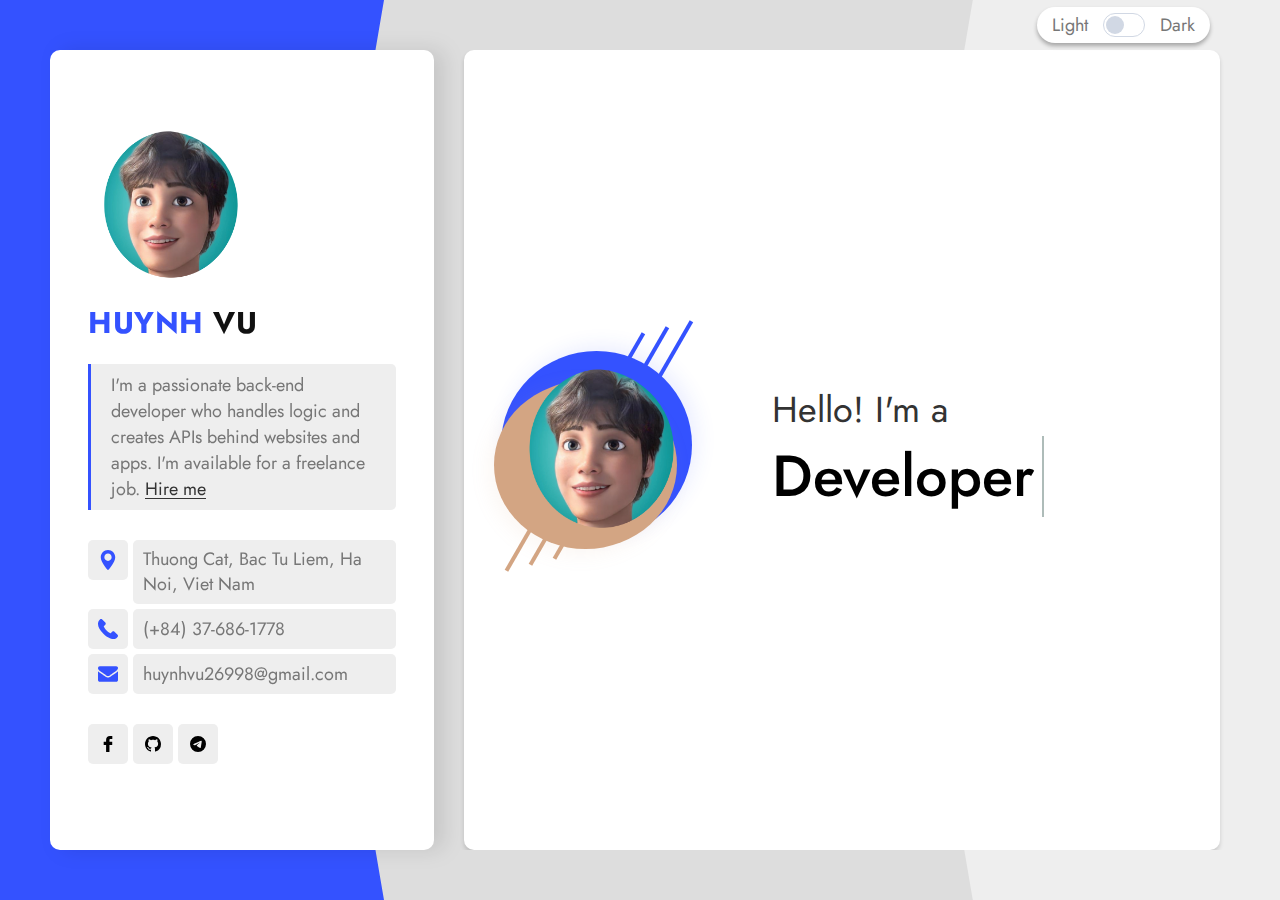
==== commit 3ff0107f: "Update header and biography" ====
--- a/index-light.html
+++ b/index-light.html
@@ -10,12 +10,13 @@
 
 <meta http-equiv="Content-Type" content="text/html; charset=utf-8" />
 
-<meta name="description" content="Deebo">
-<meta name="author" content="Frenify">
+<meta name="description" content="Portfolio">
+<meta name="author" content="Huynh Vu">
 
 <meta name="viewport" content="width=device-width, initial-scale=1, maximum-scale=1">
 
-<title>Deebo</title>
+<title>Huynh Vu - Backend Developer</title>
+<link rel="icon" href="img/favicon/logo-face.png" />
 
 <!-- Google Fonts -->
 <link rel="preconnect" href="https://fonts.googleapis.com/" />
@@ -125,50 +126,52 @@
 			<div class="cv__header">
 				<div class="in">
 					<div class="avatar">
-						<img src="img/header/1.jpg" alt="">
-					</div>
-					<h3><span>Adam</span> Milner</h3>
-					<p class="quote">I'm a passionate front-end web developer who excels at creating pixel-perfect web interfaces. I’m available for a freelance job. <a href="#contact" class="anchor">Hire me</a></p>
+						<img src="img/favicon/logo-face.png" alt="">
+					</div>
+					<h3><span>Huynh</span> Vu</h3>
+					<p class="quote">I'm a passionate back-end developer who handles logic and creates APIs behind websites and apps. I'm available for a freelance job. 
+						<a href="https://www.topcv.vn/xem-cv/Uw4EAltRBgNUBQIEVwxSBgYEDl5XXVUBXQZQAg34b3" class="anchor">Hire me</a>
+					</p>
 					<ul class="contact_info">
 						<li>
 							<span class="icon"><img src="svg/location.svg" alt="" class="fn__svg"></span>
-							<p>69 Queen St, Melbourne Australia</p>
+							<p>Thuong Cat, Bac Tu Liem, Ha Noi, Viet Nam</p>
 						</li>
 						<li>
 							<span class="icon"><img src="svg/call.svg" alt="" class="fn__svg"></span>
-							<p>(+706) 898-0751</p>
+							<p>(+84) 37-686-1778</p>
 						</li>
 						<li>
 							<span class="icon"><img src="svg/message.svg" alt="" class="fn__svg"></span>
-							<p>adam_milner@example.com</p>
+							<p>huynhvu26998@gmail.com</p>
 						</li>
 					</ul>
 					<ul class="social">
-						<li>
+						<!-- <li>
 							<a href="#" target="_blank" title="twitter.com">
 								<img class="fn__svg" src="svg/twitter.svg" alt="twitter.com" />
 							</a>
-						</li>
+						</li> -->
 						<li>
-							<a href="#" target="_blank" title="facebook.com">
+							<a href="https://www.facebook.com/vuhuynh99" target="_blank" title="facebook.com">
 								<img class="fn__svg" src="svg/facebook-logo.svg" alt="facebook.com" />
 							</a>
 						</li>
 						<li>
-							<a href="#" target="_blank" title="instagram.com">
-								<img class="fn__svg" src="svg/instagram.svg" alt="instagram.com" />
+							<a href="https://github.com/VuHuuHuynh" target="_blank" title="github.com">
+								<img class="fn__svg" src="svg/github.svg" alt="github.com" />
 							</a>
 						</li>
 						<li>
-							<a href="#" target="_blank" title="printerest.com">
-								<img class="fn__svg" src="svg/pinterest.svg" alt="printerest.com" />
+							<a href="https://t.me/hyun139" target="_blank" title="telegram.com">
+								<img class="fn__svg" src="svg/telegram.svg" alt="telegram.com" />
 							</a>
 						</li>
-						<li>
+						<!-- <li>
 							<a href="#" target="_blank" title="youtube.com">
 								<img class="fn__svg" src="svg/youtube.svg" alt="youtube.com" />
 							</a>
-						</li>
+						</li> -->
 					</ul>
 				</div>
 			</div>
@@ -181,7 +184,7 @@
 					<div class="content">
 						<div class="left_hero_header">
 							<div class="circle">
-								<div class="bg_img" data-bg-img="img/header/1.jpg"></div>
+								<div class="bg_img" data-bg-img="img/favicon/logo-face.png"></div>
 								<img src="img/thumb/square.jpg" alt="" />
 								<div class="circle_holder_blue"><span></span></div>
 								<div class="circle_holder_orange"><span></span></div>
@@ -199,9 +202,8 @@
 									<!-- It is animation title. You can change animation variation by changing extra class to one of next classes: zoom, rotate-1, letters type, letters rotate-2, loading-bar, slide, clip, letters rotate-3, letters scale, push. cd-headline class can not be removed.  -->
 									<span class="cd-headline clip">
 										<span class="cd-words-wrapper">
-										  <b class="is-visible">Designer</b>
-										  <b>Developer</b>
-										  <b>Freelancer</b>
+											<b class="is-visible">Developer</b>
+											<b>Freelancer</b>
 										</span>
 									</span>
 								</h2>
@@ -216,19 +218,19 @@
 					<div class="section_title">
 						<h3>Biography</h3>
 					</div>
-					<p>I'm a Freelancer Front-end Developer with over 12 years of experience. I'm from San Francisco. I code and create web elements for amazing people around the world. I like work with new people. New people are new experiences.</p>
+					<p>I'm a Back-end Developer and Freelancer with over 3 years of experience. I'm from Ha Noi, Viet Nam. Currently, I'm working with Blockchain, crawling data and processing logic to build products on Blockchain network platform. I like work with new people. New people are new experiences.</p>
 					<div class="fn_cs_info_items">
 						<ul>
-							<li><p>Name: <span>Adam Milner</span></p></li>
-							<li><p>Birthday: <span>June 14, 1992</span></p></li>
-							<li><p>Languages: <span>English, Italian, Arabic</span></p></li>
-							<li><p>Age: <span>29 Years</span></p></li>
-							<li><p>Nationality: <span>American</span></p></li>
-							<li><p>Adress: <span>London, UK</span></p></li>
-							<li><p>Telegram: <span>Available</span></p></li>
-							<li><p>Phone: <span><a href="tel:+17785355344">(+1) 7785 355 344</a></span></p></li>
-							<li><p>Skype: <span>Adam.M</span></p></li>
-							<li><p>Email: <span><a href="mailto:flabteam@gmail.com">flabteam@gmail.com</a></span></p></li>
+							<li><p>Name: <span>Huynh Vu</span></p></li>
+							<li><p>Birthday: <span>September 26, 1999</span></p></li>
+							<li><p>Languages: <span>Vietnamese, English</span></p></li>
+							<li><p>Age: <span>23 Years</span></p></li>
+							<li><p>Nationality: <span>Vietnam</span></p></li>
+							<li><p>Adress: <span>Ha Noi, Viet Nam</span></p></li>
+							<li><p>Telegram: <span><a href="https://t.me/hyun139">Jam Pie</a></span></p></li>
+							<li><p>Phone: <span><a href="tel:+84376861778">(+84) 37 686 1778</a></span></p></li>
+							<!-- <li><p>Skype: <span>Adam.M</span></p></li> -->
+							<li><p>Email: <span><a href="mailto:huynhvu26998@gmail.com">huynhvu26998@gmail.com</a></span></p></li>
 						</ul>
 					</div>
 				</section>
--- a/css/style7dd3.css
+++ b/css/style7dd3.css
@@ -269,8 +269,8 @@
 	margin-bottom: 20px;
 }
 .deebo_fn__cv .cv__header .avatar img{
-	max-width: 200px;
-	max-height: 200px;
+	max-width: 150px;
+	max-height: 150px;
 	border-radius: 50%;
 }
 .deebo_fn__cv .cv__header h3{
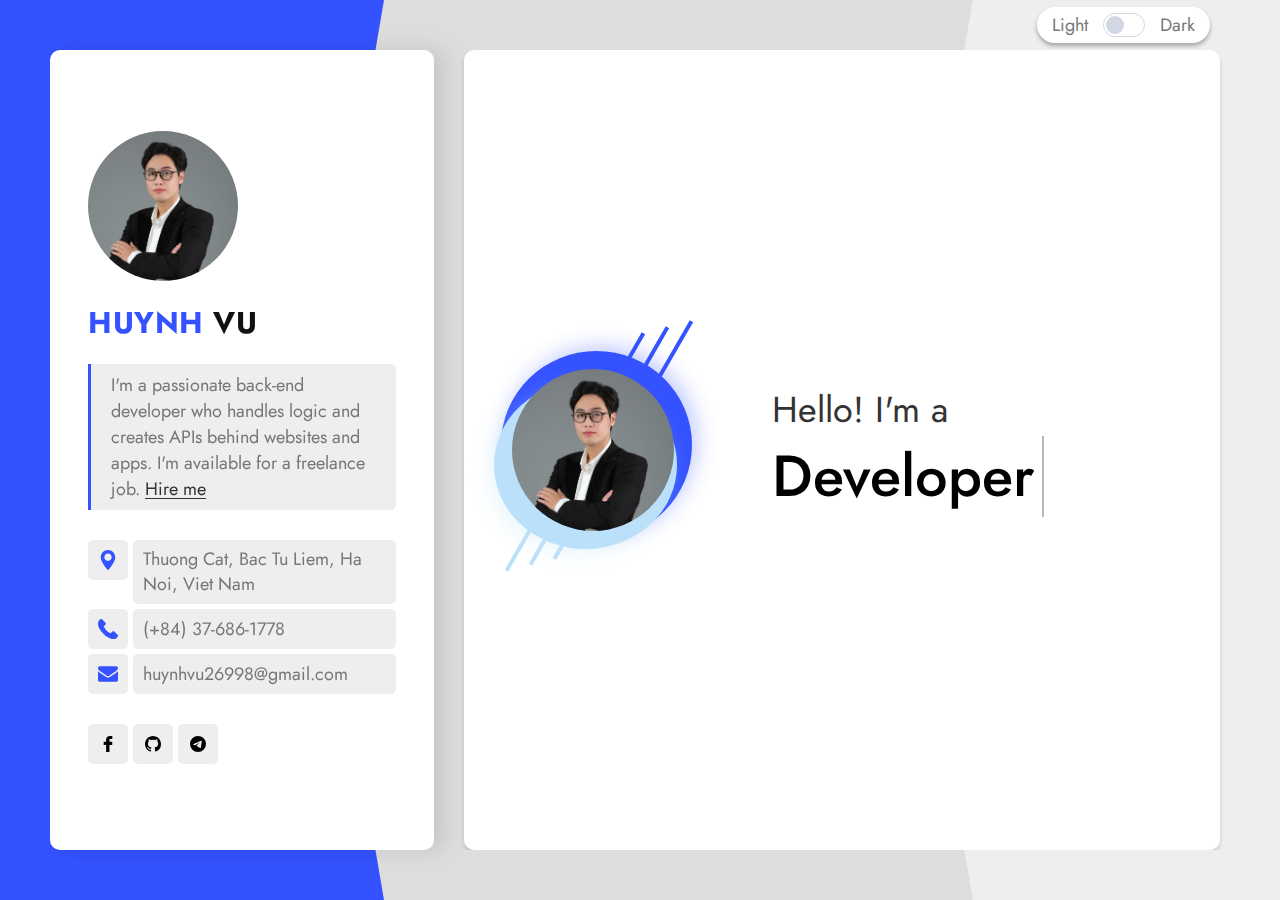
==== commit 88a8207c: "Update img and another path" ====
--- a/index-light.html
+++ b/index-light.html
@@ -126,7 +126,7 @@
 			<div class="cv__header">
 				<div class="in">
 					<div class="avatar">
-						<img src="img/favicon/logo-face.png" alt="">
+						<img src="img/favicon/avatar.jpg" alt="">
 					</div>
 					<h3><span>Huynh</span> Vu</h3>
 					<p class="quote">I'm a passionate back-end developer who handles logic and creates APIs behind websites and apps. I'm available for a freelance job. 
@@ -184,7 +184,7 @@
 					<div class="content">
 						<div class="left_hero_header">
 							<div class="circle">
-								<div class="bg_img" data-bg-img="img/favicon/logo-face.png"></div>
+								<div class="bg_img" data-bg-img="img/favicon/avatar.jpg"></div>
 								<img src="img/thumb/square.jpg" alt="" />
 								<div class="circle_holder_blue"><span></span></div>
 								<div class="circle_holder_orange"><span></span></div>
@@ -238,7 +238,7 @@
 
 
 				<!-- CV: Education Section -->
-				<section id="cv_education">
+				<!-- <section id="cv_education">
 					<div class="section_title">
 						<h3>Education</h3>
 					</div>
@@ -276,7 +276,7 @@
 							</li>
 						</ul>
 					</div>
-				</section>
+				</section> -->
 				<!-- /CV: Education Section -->
 
 
@@ -290,31 +290,41 @@
 							<li>
 								<div class="item">
 									<div class="item_top">
-										<h5>Frenify  LLC</h5>
-										<span>( 2018 — Today )</span>
-									</div>
-									<h3>Sr. Front-end Engineer</h3>
-									<p>Adipisicing Lorem ipsum dolor sit amet, consectetur elit, sed do eiusmod tempor incididunt ut labore et dolore magna aliqua. </p>
+										<h5>Sotatek JSC</h5>
+										<span>( 05/2022 — Today )</span>
+									</div>
+									<h3>Back-end Developer</h3>
+									<p>Building and creating projects with blockchain technology. Processing and crawling data from the blockchain network is the main duty.</p>
 								</div>
 							</li>
 							<li>
 								<div class="item">
 									<div class="item_top">
-										<h5>Google  LLC</h5>
-										<span>( 2016 — 2018 )</span>
-									</div>
-									<h3>Front-end Developer</h3>
-									<p>Adipisicing Lorem ipsum dolor sit amet, consectetur elit, sed do eiusmod tempor incididunt ut labore et dolore magna aliqua. </p>
+										<h5>AMELA Technology</h5>
+										<span>( 07/2021 — 05/2022 )</span>
+									</div>
+									<h3>Back-end Developer</h3>
+									<p>Developing and building Web Application projects. Working primarily with Japanese clients</p>
 								</div>
 							</li>
 							<li>
 								<div class="item">
 									<div class="item_top">
-										<h5>Twitter  LLC</h5>
-										<span>( 2016 — 2011 )</span>
-									</div>
-									<h3>Graphic Designer</h3>
-									<p>Adipisicing Lorem ipsum dolor sit amet, consectetur elit, sed do eiusmod tempor incididunt ut labore et dolore magna aliqua. </p>
+										<h5>AgileTech Vietnam</h5>
+										<span>( 07/2020 — 07/2021 )</span>
+									</div>
+									<h3>Back-end Developer</h3>
+									<p>Developing and building projects related to Travel, Shopping and Social. Working primarily with EU, NA, Australia clients</p>
+								</div>
+							</li>
+							<li>
+								<div class="item">
+									<div class="item_top">
+										<h5>Student Informatic Club </h5>
+										<span>( 01/2019 — 01/2011 )</span>
+									</div>
+									<h3>Vice Chairman</h3>
+									<p>Manage, coordinate and conduct events for the University Club. </p>
 								</div>
 							</li>
 						</ul>
@@ -331,34 +341,38 @@
 					<div class="fn_cs_progress_bar">
 						<div class="progress_item" data-value="90">
 							<div class="item_in">
-								<h3 class="progress_title">Adobe Photoshop</h3>
+								<h3 class="progress_title">Back-end</h3>
 								<span class="progress_percent"></span>
 								<div class="progress_bg"></div>
 							</div>
+							<p class="progress_description"><span class="progress_description_title">Description: </span> Currently working with NodeJS/NestJS, MySQL, PostgreSQL for API development.</p>
 						</div>
 
-						<div class="progress_item" data-value="95">
+						<div class="progress_item" data-value="80">
 							<div class="item_in">
-								<h3 class="progress_title">HTML5 &amp; CSS3</h3>
+								<h3 class="progress_title">Blockchain</h3>
 								<span class="progress_percent"></span>
 								<div class="progress_bg"></div>
 							</div>
+							<p class="progress_description"><span class="progress_description_title">Description: </span>I have experience working with Smart Contract of Etherium, Solana. Currently, I'm crawling data from Blockchain Networks by Subgraph,...</p>
 						</div>
 
-						<div class="progress_item" data-value="80">
+						<div class="progress_item" data-value="70">
 							<div class="item_in">
-								<h3 class="progress_title">WordPress</h3>
+								<h3 class="progress_title">DevOps</h3>
 								<span class="progress_percent"></span>
 								<div class="progress_bg"></div>
 							</div>
+							<p class="progress_description"><span class="progress_description_title">Description: </span>I can use Docker, Github Action and Gitlab CI to setup environment, build & deploy project.</p>
 						</div>
 
-						<div class="progress_item" data-value="85">
+						<div class="progress_item" data-value="75">
 							<div class="item_in">
-								<h3 class="progress_title">Adobe Illustrator</h3>
+								<h3 class="progress_title">Others (AWS, Socket, Firebase, Stripe,...)</h3>
 								<span class="progress_percent"></span>
 								<div class="progress_bg"></div>
 							</div>
+							<p class="progress_description"><span class="progress_description_title">Description: </span>	I have experience working with AWS, Socket, Firebase, Stripe,...</p>
 						</div>
 
 					</div>
@@ -367,7 +381,7 @@
 
 
 				<!-- CV: Services Section -->
-				<section id="cv_services">
+				<!-- <section id="cv_services">
 					<div class="section_title">
 						<h3>Services</h3>
 					</div>
@@ -424,21 +438,21 @@
 							</li>
 						</ul>
 					</div>
-				</section>
+				</section> -->
 				<!-- /CV: Services Section -->
 				
 				
 				<!-- CV: Portfolio Section-->
-				<section id="cv_portfolio">
-					<div class="section_title">
+				<!-- <section id="cv_portfolio"> -->
+					<!-- <div class="section_title">
 						<h3>Portfolio</h3>
-					</div>
+					</div> -->
 					
 					<!-- Portfolio Shortcode -->
-					<div class="fn_cs_portfolio">
+					<!-- <div class="fn_cs_portfolio"> -->
 					
 						<!-- Portfolio Filter -->
-						<div class="portfolio_filter">
+						<!-- <div class="portfolio_filter">
 							<ul>
 								<li><a href="#" class="current" data-filter="*">All</a></li>
 								<li><a href="#" data-filter=".youtube">Youtube</a></li>
@@ -446,12 +460,12 @@
 								<li><a href="#" data-filter=".soundcloud">Soundcloud</a></li>
 								<li><a href="#" data-filter=".popup">Popup</a></li>
 							</ul>
-						</div>
+						</div> -->
 						<!-- /Portfolio Filter -->
 						
 						
 						<!-- Portfolio List -->
-						<div class="portfolio_list">
+						<!-- <div class="portfolio_list">
 							<ul class="gallery_zoom grid">
 								<li class="youtube grid-item">
 									<div class="inner">
@@ -538,13 +552,13 @@
 									</div>
 								</li>
 							</ul>
-						</div>
+						</div> -->
 						<!-- /Portfolio List -->
 						
-					</div>
+					<!-- </div> -->
 					<!-- /Portfolio Shortcode -->
 					
-				</section>
+				<!-- </section> -->
 				<!-- /CV: Portfolio Section-->
 
 				<!-- CV: Testimonials -->
@@ -552,21 +566,22 @@
 					<div class="section_title">
 						<h3>References</h3>
 					</div>
-					<p>A testimonial is effectively a review or recommendation from a client, letting other people know how your products or services benefitted them. We respect each client and help everyone with all our might.</p>
+					<!-- <p>A testimonial is effectively a review or recommendation from a client, letting other people know how your products or services benefitted them. We respect each client and help everyone with all our might.</p> -->
 
 					<div class="fn_cs_testimonials">
 						<ul>
 							<li>
 								<div class="item">
 									<div class="item_left">
-										<p>One of the best. It works quite well for software development also. The design and ease of installation and customizing is exceptional. Many plaudits to the developers!</p>
+										<p>Division Leader of Division 4 at Sotatek JSC</p>
+										<p>Email: thanh.du@sotatek.com</p>
 									</div>
 									<div class="item_right">
 										<div class="t_ava">
 											<div class="ava_in" data-bg-img="img/testimonials/1.jpg"></div>
 										</div>
 										<div class="t_name">
-											<p>OldPhot</p>
+											<p>Mr. Bryan Du</p>
 										</div>
 										<div class="t_rating" data-stars="5">
 											<div class="rating_in">
@@ -580,14 +595,15 @@
 							<li>
 								<div class="item">
 									<div class="item_left">
-										<p>Very good design and code quality. The costumer support is excellent. They respond within minutes and solve problems on the fly. I sincerely recommend!</p>
+										<p>Division Leader of Division Bonne at Amela Technology</p>
+										<p>Email: tam.nguyen@amela.vn</p>
 									</div>
 									<div class="item_right">
 										<div class="t_ava">
 											<div class="ava_in" data-bg-img="img/testimonials/2.jpg"></div>
 										</div>
 										<div class="t_name">
-											<p>Wuoh</p>
+											<p>Mr. Tam Nguyen</p>
 										</div>
 										<div class="t_rating" data-stars="5">
 											<div class="rating_in">
@@ -598,48 +614,6 @@
 									</div>
 								</div>
 							</li>
-							<li>
-								<div class="item">
-									<div class="item_left">
-										<p>I Like the whole Theme, the design, customizability, features, etc. The support has been absolutely fantastic and friendly, helping me to solve any issue I was having.</p>
-									</div>
-									<div class="item_right">
-										<div class="t_ava">
-											<div class="ava_in" data-bg-img="img/testimonials/3.jpg"></div>
-										</div>
-										<div class="t_name">
-											<p>Bartolo</p>
-										</div>
-										<div class="t_rating" data-stars="5">
-											<div class="rating_in">
-												<div class="rating_active"><img src="svg/five-stars.svg" alt="" class="fn__svg"></div>
-												<div class="rating_regular"><img src="svg/five-stars.svg" alt="" class="fn__svg"></div>
-											</div>
-										</div>
-									</div>
-								</div>
-							</li>
-							<li>
-								<div class="item">
-									<div class="item_left">
-										<p>The best theme in the world ;) Really love it. Support is amazing, and they always help me with my problems. To be honest - I have earlier other theme, but this is so good, that why I choose it</p>
-									</div>
-									<div class="item_right">
-										<div class="t_ava">
-											<div class="ava_in" data-bg-img="img/testimonials/4.jpg"></div>
-										</div>
-										<div class="t_name">
-											<p>Przemeknorek</p>
-										</div>
-										<div class="t_rating" data-stars="5">
-											<div class="rating_in">
-												<div class="rating_active"><img src="svg/five-stars.svg" alt="" class="fn__svg"></div>
-												<div class="rating_regular"><img src="svg/five-stars.svg" alt="" class="fn__svg"></div>
-											</div>
-										</div>
-									</div>
-								</div>
-							</li>
 						</ul>
 					</div>
 
@@ -649,7 +623,7 @@
 				
 				
 				<!-- CV: Clients Section -->
-				<section id="clients" class="section_clients">
+				<!-- <section id="clients" class="section_clients">
 					<div class="section_title">
 						<h3>Clients</h3>
 					</div>
@@ -697,12 +671,12 @@
 							</li>
 						</ul>
 					</div>
-				</section>
+				</section> -->
 				<!-- /CV: Clients Section -->
 				
 				
 				<!-- CV: News Section -->
-				<section id="tips" class="section_tips">
+				<!-- <section id="tips" class="section_tips">
 					<div class="section_title">
 						<h3>Latest Articles</h3>
 					</div>
@@ -836,7 +810,7 @@
 							</span>
 						</a>
 					</div>
-				</section>
+				</section> -->
 				<!-- /CV: News Section -->
 				
 				
@@ -845,43 +819,33 @@
 					<div class="section_title">
 						<h3>Contact Me</h3>
 					</div>
-					<form class="contact_form" action="https://frenify.net/" method="post" autocomplete="off" data-email="frenifyteam@gmail.com">
-
-						<!--
-							Don't remove below code in avoid to work contact form properly.
-							You can chance dat-success value with your one. It will be used when user will try to contact via contact form and will get success message.
-						-->
-						<div class="success" data-success="Your message has been received, we will contact you soon."></div>
-						<div class="empty_notice"><span>Please Fill Required Fields!</span></div>
-						<!-- -->
-
-						<div class="items_wrap">
+					<form class="contact_form" name="contact-form" accept-charset="utf-8" action="https://formspree.io/f/xbjerzkr" method="post">
+						<fieldset id="fs-frm-inputs">
 							<div class="items">
 								<div class="item half">
 									<div class="input_wrapper">
-										<input id="name" type="text" placeholder="Name *" />
+										<input type="text" name="Name" id="full-name" placeholder="Name *" required="">
 									</div>
 								</div>
 								<div class="item half">
 									<div class="input_wrapper">
-										<input id="email" type="email" placeholder="Email *" />
+										<input type="email" name="Email" id="email-address" placeholder="Email *" required="">
 									</div>
 								</div>
 								<div class="item">
 									<div class="input_wrapper">
-										<input id="phone" type="text" placeholder="Phone" />
+										<input type="telephone" name="Telephone" id="telephone" type="text" placeholder="Phone">
 									</div>
 								</div>
 								<div class="item">
 									<div class="input_wrapper">
-										<textarea id="message" placeholder="Message"></textarea>
-									</div>
-								</div>
-								<div class="item">
-									<a id="send_message" href="#">Send Message</a>
+										<textarea name="Message" id="message" placeholder="Message" required=""></textarea>
+									</div>
 								</div>
 							</div>
-						</div>
+							<input type="hidden" name="_subject" id="email-subject" value="Contact From Portfolio Website">
+						</fieldset>
+						<input type="submit" value="Send message">
 					</form>
 				</section>
 				<!-- CV: Contact Section -->
--- a/css/style7dd3.css
+++ b/css/style7dd3.css
@@ -590,7 +590,7 @@
 	background-color: var(--mc);
 	z-index: 2;
 	border-radius: 100%;
-	color: rgba(52,82,255,0.1);
+	color: rgba(52,82,255,0.3);
 	box-shadow: 5px -5px 20px;
 }
 .section_header .circle_holder_orange span{
@@ -599,10 +599,11 @@
 	right: 15px;
 	left: 0px;
 	bottom: 0px;
-	background-color: #d3a583;
+	/* background-color: #d3a583; */
+	background-color: rgb(187, 225, 250);
 	z-index: 2;
 	border-radius: 100%;
-	color: rgba(211,165,131,0.1);
+	color: rgba(187, 225, 250, 0.3);
 	box-shadow: -5px 5px 20px;
 }
 .section_header .lines{
@@ -619,9 +620,9 @@
 	display: block;
 /*	background-color: #999;*/
 	background: var(--mc);
-	background: -moz-linear-gradient(180deg, var(--mc) 50%, rgba(211,165,131,1) 50%, rgba(211,165,131,1) 100%);
-	background: -webkit-linear-gradient(180deg, var(--mc) 50%, rgba(211,165,131,1) 50%, rgba(211,165,131,1) 100%);
-	background: linear-gradient(180deg, var(--mc) 50%, rgba(211,165,131,1) 50%, rgba(211,165,131,1) 100%);
+	background: -moz-linear-gradient(180deg, var(--mc) 50%, rgba(187, 225, 250,1) 50%, rgba(187, 225, 250,1) 100%);
+	background: -webkit-linear-gradient(180deg, var(--mc) 50%, rgba(187, 225, 250,1) 50%, rgba(187, 225, 250,1) 100%);
+	background: linear-gradient(180deg, var(--mc) 50%, rgba(187, 225, 250,1) 50%, rgba(187, 225, 250,1) 100%);
 	filter: progid:DXImageTransform.Microsoft.gradient(startColorstr="#3452ff",endColorstr="#d3a583",GradientType=1);
 	transform: rotate(30deg);
 	z-index: 13;
@@ -905,6 +906,20 @@
 	line-height: 60px;
 	color: #eee;
 }
+.fn_cs_progress_bar .progress_description{
+	margin: 0;
+	font-size: 15px;
+	font-weight: 400;
+	padding: 0 60px 0 25px;
+	position: relative;
+	z-index: 2;
+	line-height: 35px;
+	color: #888;
+}
+.fn_cs_progress_bar .progress_description_title{
+	font-weight: 500;
+	color: #3d5afd;
+}
 .fn_cs_progress_bar .item_in{
 	width: 100%;
 	position: relative;
